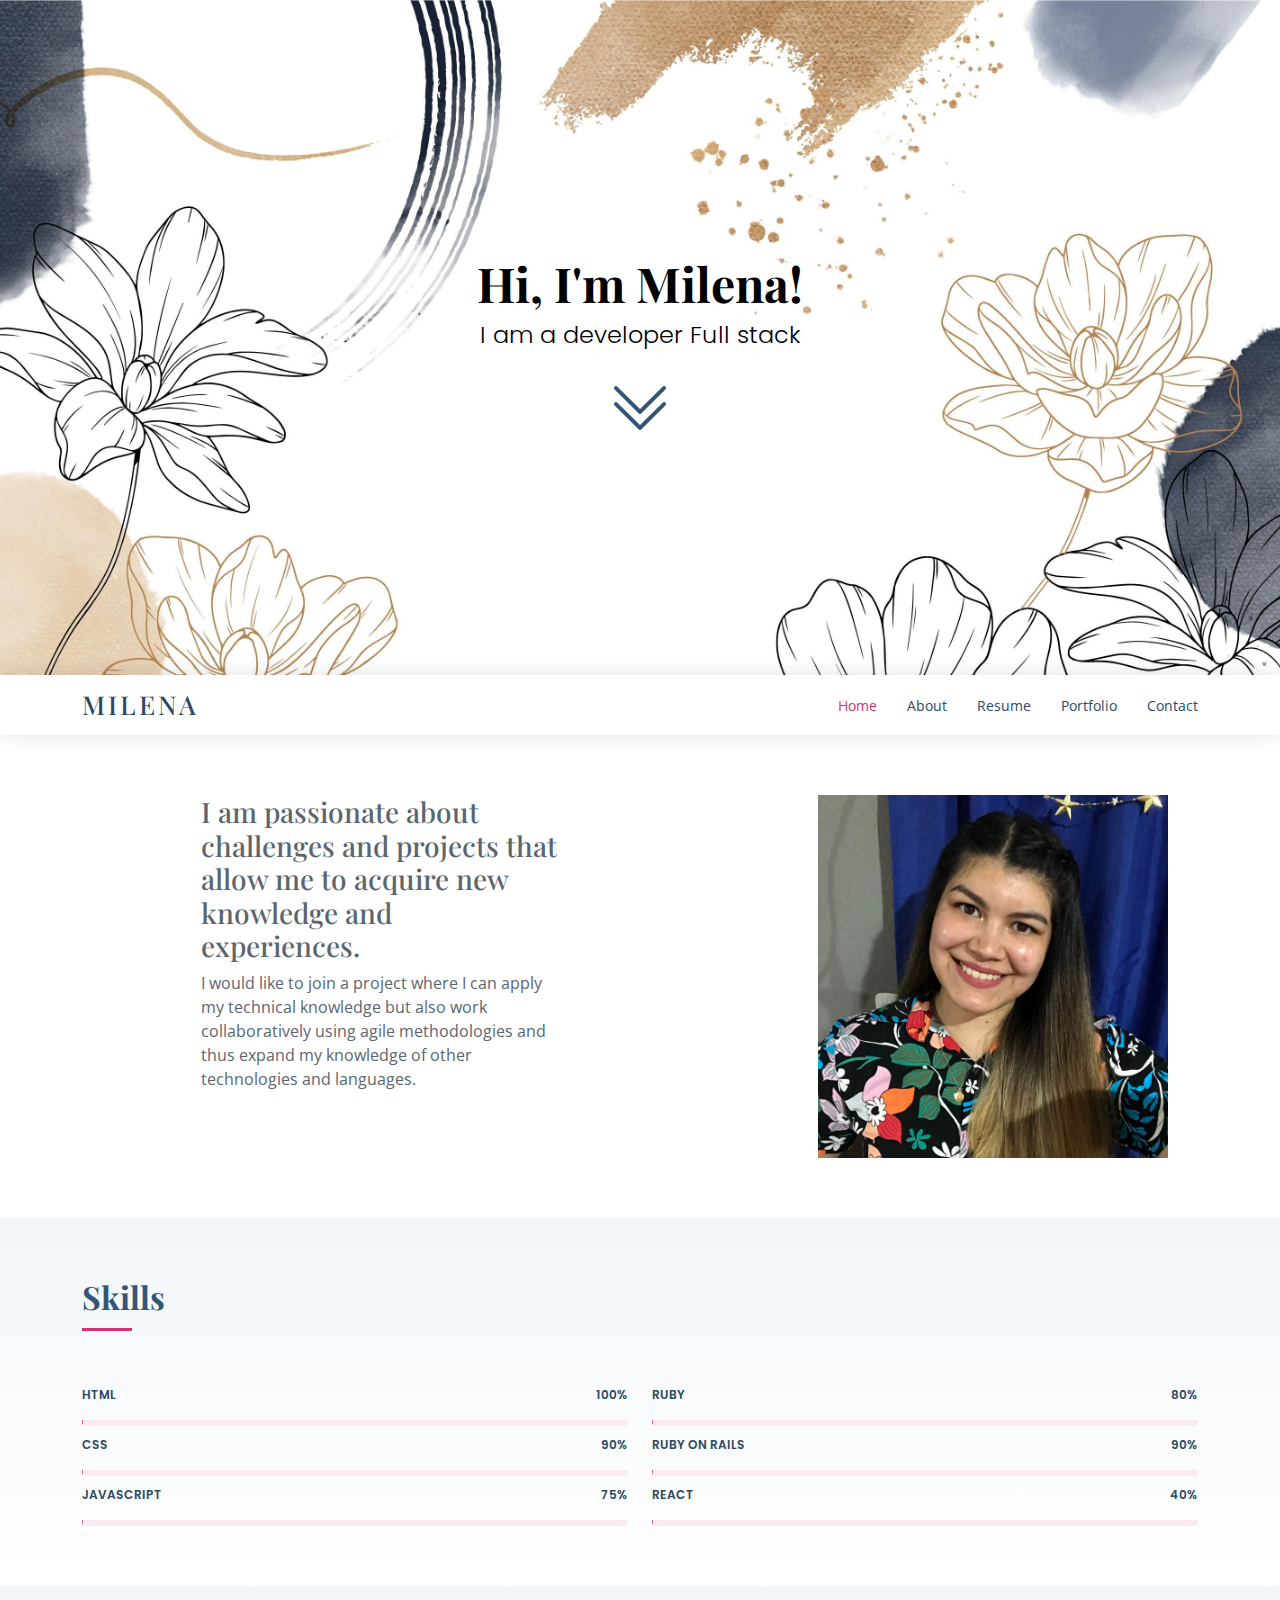
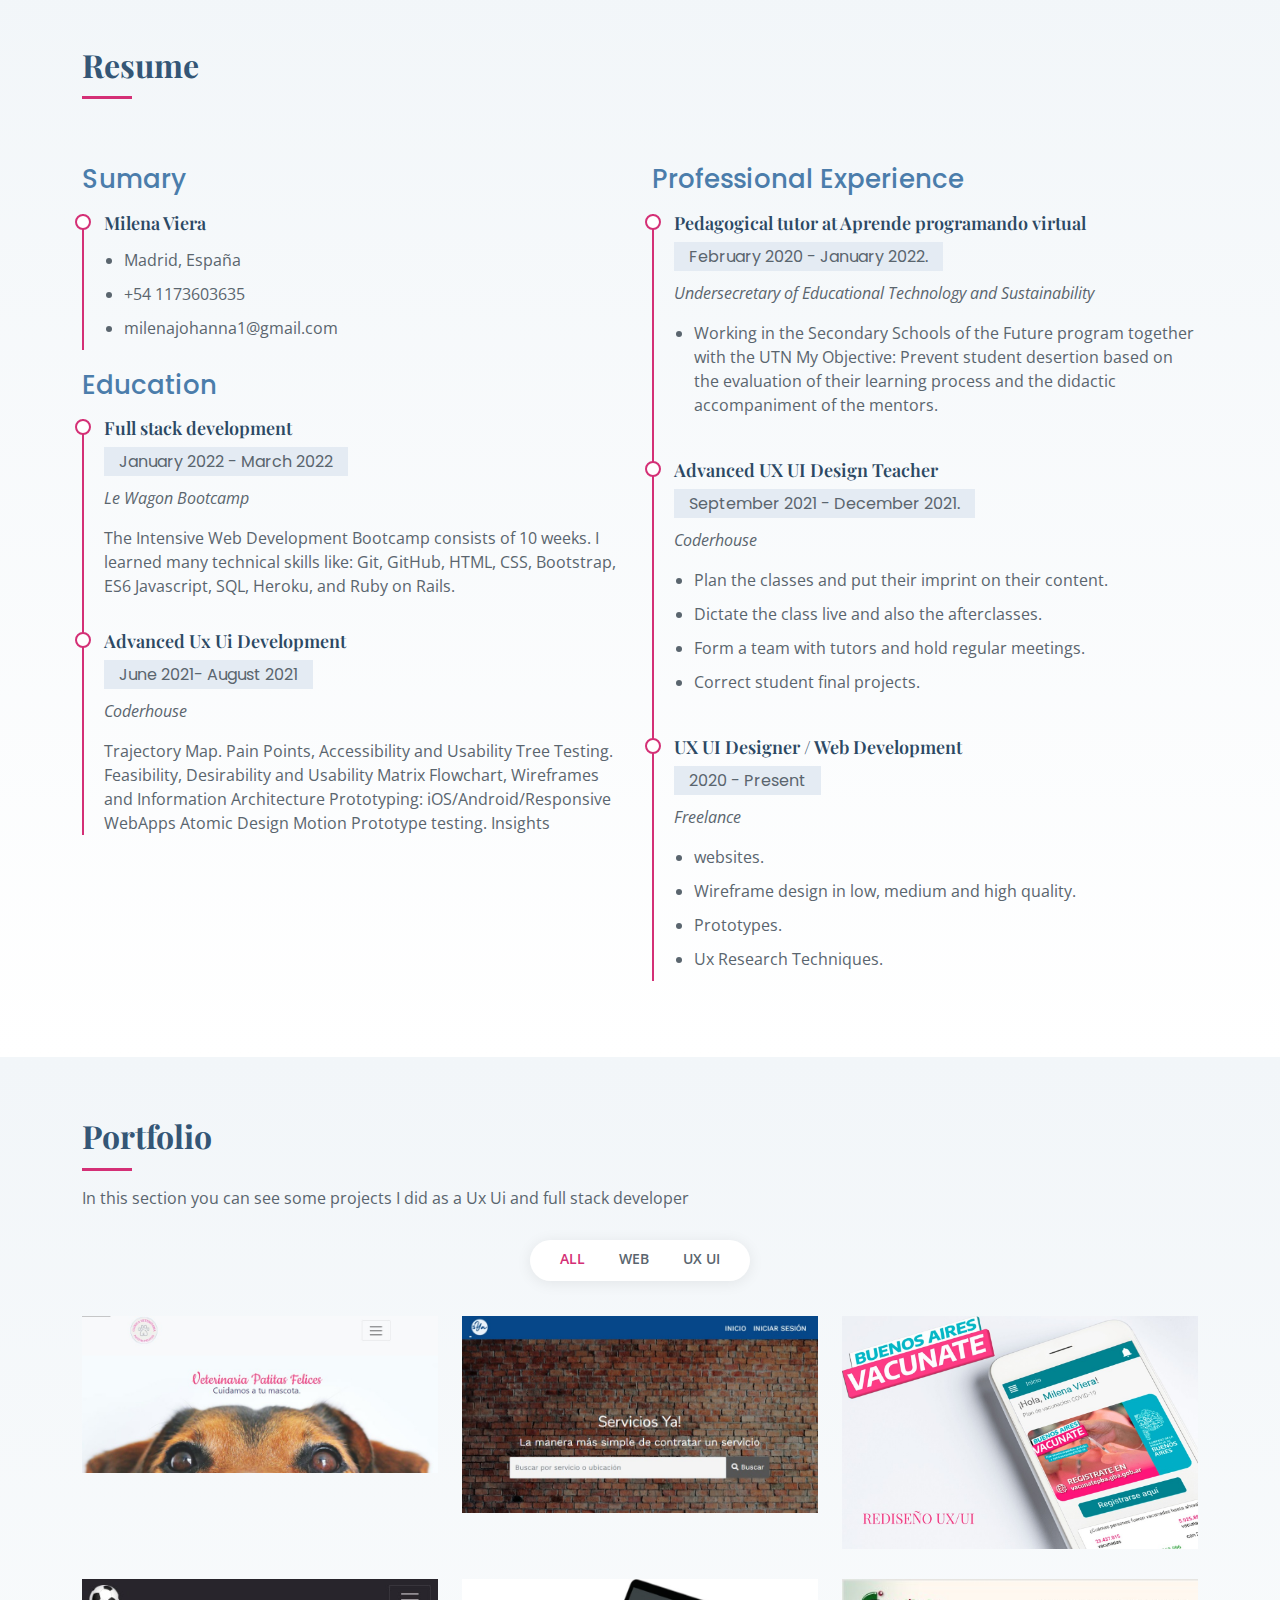
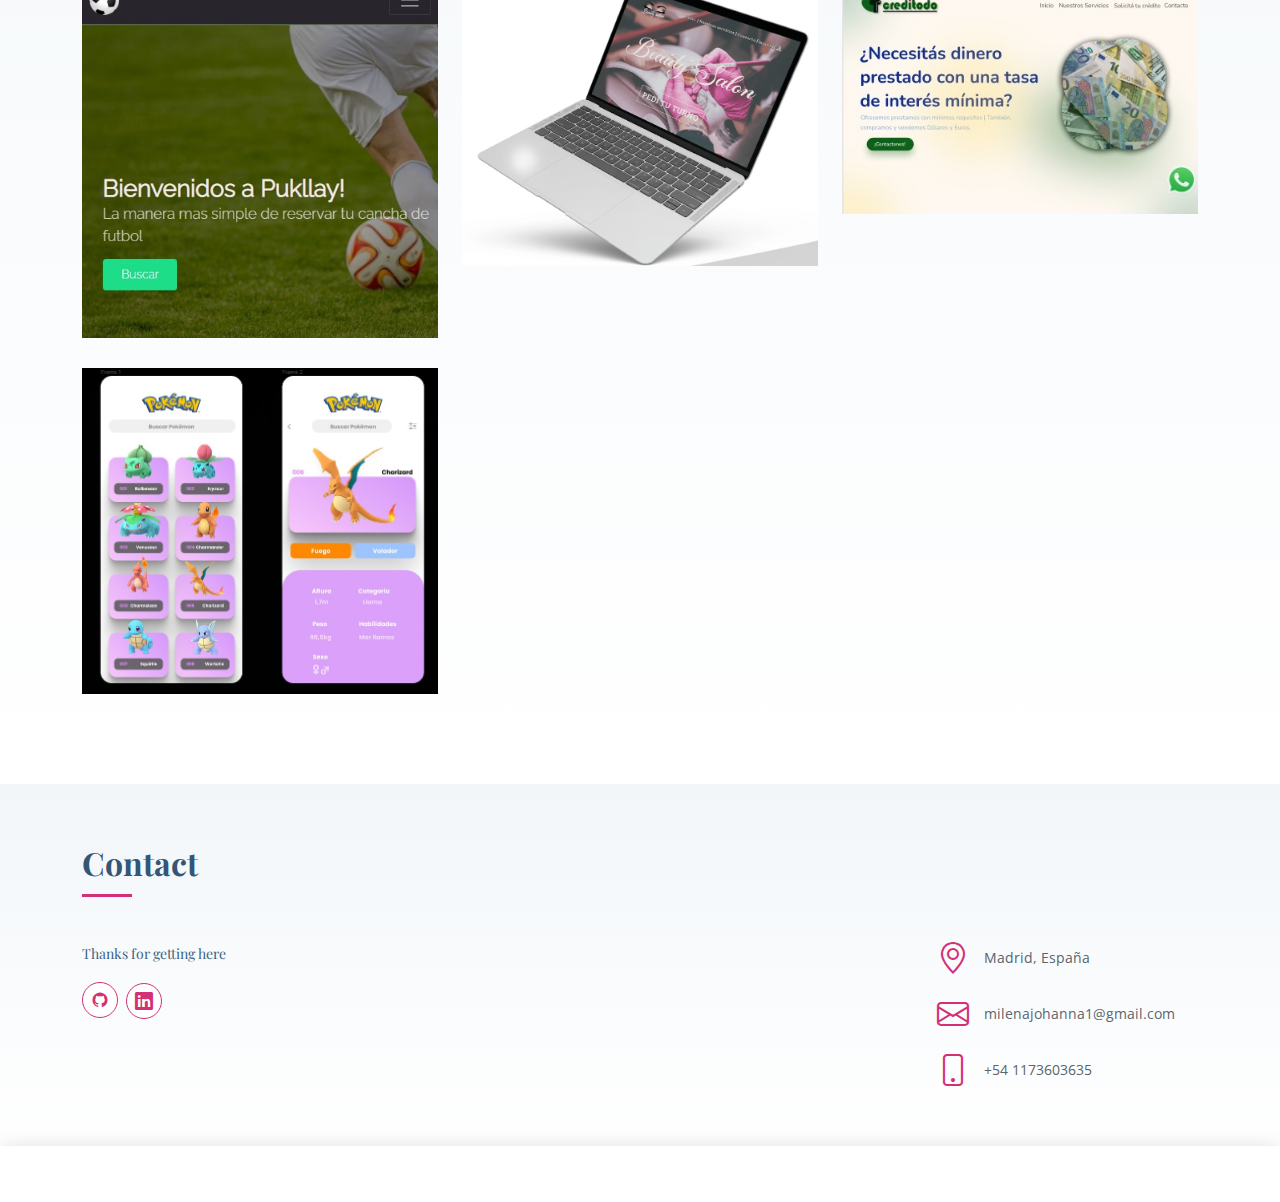
==== index.html @ d93c0cbb "Add files via upload" ====
<!DOCTYPE html>
<html lang="en">

<head>
  <meta charset="utf-8">
  <meta content="width=device-width, initial-scale=1.0" name="viewport">

  <title>Milena Viera - Portfolio</title>
  <meta content="" name="description">
  <meta content="" name="keywords">

  <!-- Favicons -->
  <link href="assets/img/favicon.png" rel="icon">
  <link href="assets/img/apple-touch-icon.png" rel="apple-touch-icon">

  <!-- Google Fonts -->
  <link href="https://fonts.googleapis.com/css?family=Open+Sans:300,300i,400,400i,600,600i,700,700i|Poppins:300,300i,400,400i,500,500i,600,600i,700,700i|Playfair+Display:400,400i,500,500i,600,600i,700,700i&subset=cyrillic" rel="stylesheet">

  <!-- Vendor CSS Files -->
  <link href="assets/vendor/bootstrap/css/bootstrap.min.css" rel="stylesheet">
  <link href="assets/vendor/bootstrap-icons/bootstrap-icons.css" rel="stylesheet">
  <link href="assets/vendor/boxicons/css/boxicons.min.css" rel="stylesheet">
  <link href="assets/vendor/glightbox/css/glightbox.min.css" rel="stylesheet">
  <link href="assets/vendor/swiper/swiper-bundle.min.css" rel="stylesheet">
  <link href="assets/css/style.css" rel="stylesheet">
</head>

<body>

  <!-- ======= Hero Section ======= -->
  <section id="hero" class="d-flex flex-column align-items-center justify-content-center">
    <h1>Hi, I'm Milena!</h1>
    <h2>I am a developer Full stack</h2>
    <a href="#about" class="btn-get-started scrollto"><i class="bi bi-chevron-double-down"></i></a>
  </section><!-- End Hero -->

  <!-- ======= Header ======= -->
  <header id="header" class="d-flex align-items-center">
    <div class="container d-flex align-items-center justify-content-between">

      <div class="logo">
        <h1><a href="index.html">Milena</a></h1>
        <!-- Uncomment below if you prefer to use an image logo -->
        <!-- <a href="index.html"><img src="assets/img/logo.png" alt="" class="img-fluid"></a>-->
      </div>

      <nav id="navbar" class="navbar">
        <ul>
          <li><a class="nav-link scrollto active" href="#hero">Home</a></li>
          <li><a class="nav-link scrollto" href="#about">About</a></li>
          <li><a class="nav-link scrollto" href="#resume">Resume</a></li>
          <li><a class="nav-link scrollto" href="#portfolio">Portfolio</a></li>
          <li><a class="nav-link scrollto" href="#contact">Contact</a></li>
        </ul>
        <i class="bi bi-list mobile-nav-toggle"></i>
      </nav><!-- .navbar -->

    </div>
  </header><!-- End Header -->

  <main id="main">

    <!-- ======= About Section ======= -->
    <section id="about" class="about">
      <div class="container">
        <div class="row no-gutters">
          <div class="col-lg-4 col-md-4">
              <h3>I am passionate about challenges and projects that allow me to acquire new knowledge and experiences.</h3>
              <p>
                I would like to join a project where I can apply my technical knowledge but also work collaboratively using agile methodologies and thus expand my knowledge of other technologies and languages.
              </p>
          </div>
            <div class="col-lg-3 col-md-4">
                <div class="foto-perfil">
                  <img src="assets/img/me.jpeg" alt="me">
                </div>
              <!-- End .content-->
            </div>
      </div>
    </section><!-- End About Section -->

    <!-- ======= Skills Section ======= -->
    <section id="skills" class="skills section-bg">
      <div class="container">

        <div class="section-title">
          <h2>Skills</h2>
 
        </div>

        <div class="row skills-content">

          <div class="col-lg-6">

            <div class="progress">
              <span class="skill">HTML <i class="val">100%</i></span>
              <div class="progress-bar-wrap">
                <div class="progress-bar" role="progressbar" aria-valuenow="100" aria-valuemin="0" aria-valuemax="100"></div>
              </div>
            </div>

            <div class="progress">
              <span class="skill">CSS <i class="val">90%</i></span>
              <div class="progress-bar-wrap">
                <div class="progress-bar" role="progressbar" aria-valuenow="90" aria-valuemin="0" aria-valuemax="100"></div>
              </div>
            </div>

            <div class="progress">
              <span class="skill">JavaScript <i class="val">75%</i></span>
              <div class="progress-bar-wrap">
                <div class="progress-bar" role="progressbar" aria-valuenow="75" aria-valuemin="0" aria-valuemax="100"></div>
              </div>
            </div>

          </div>

          <div class="col-lg-6">
            <div class="progress">
              <span class="skill">Ruby <i class="val">80%</i></span>
              <div class="progress-bar-wrap">
                <div class="progress-bar" role="progressbar" aria-valuenow="80" aria-valuemin="0" aria-valuemax="100"></div>
              </div>
            </div>

            <div class="progress">
              <span class="skill">Ruby on Rails <i class="val">90%</i></span>
              <div class="progress-bar-wrap">
                <div class="progress-bar" role="progressbar" aria-valuenow="90" aria-valuemin="0" aria-valuemax="100"></div>
              </div>
            </div>

            <div class="progress">
              <span class="skill">React <i class="val">40%</i></span>
              <div class="progress-bar-wrap">
                <div class="progress-bar" role="progressbar" aria-valuenow="40" aria-valuemin="0" aria-valuemax="100"></div>
              </div>
            </div>
          
          </div>

        </div>

      </div>
    </section><!-- End Skills Section -->

    <!-- ======= Resume Section ======= -->
    <section id="resume" class="resume section-bg">
      <div class="container">

        <div class="section-title">
          <h2>Resume</h2>
        </div>

        <div class="row">
          <div class="col-lg-6">
            <h3 class="resume-title">Sumary</h3>
            <div class="resume-item pb-0">
              <h4>Milena Viera</h4>
              <!-- <p><em>I am passionate about challenges and projects that allow me to acquire new knowledge and experiences. <br>
                I would like to join a project where I can apply my technical knowledge but also work collaboratively using agile methodologies and thus expand my knowledge of other technologies and languages.</em></p> -->
              <p>
              <ul>
                <li>Madrid, España</li>
                <li>+54 1173603635</li>
                <li>milenajohanna1@gmail.com</li>
              </ul>
              </p>
            </div>

            <h3 class="resume-title">Education</h3>
            <div class="resume-item">
              <h4>Full stack development</h4>
              <h5>January 2022 - March 2022</h5>
              <p><em>Le Wagon Bootcamp</em></p>
              <p>
                The Intensive Web Development Bootcamp consists of 10 weeks. I learned many technical skills like: Git, GitHub, HTML, CSS, Bootstrap, ES6 Javascript, SQL, Heroku, and Ruby on Rails.
              </p>
            </div>
            <div class="resume-item">
              <h4>Advanced Ux Ui Development</h4>
              <h5>June 2021- August 2021</h5>
              <p><em>Coderhouse</em></p>
              <p>Trajectory Map. Pain Points, Accessibility and Usability
                Tree Testing. Feasibility, Desirability and Usability Matrix
                Flowchart, Wireframes and Information Architecture
                Prototyping: iOS/Android/Responsive WebApps Atomic Design Motion
                Prototype testing. Insights</p>
            </div>
          </div>

          <div class="col-lg-6">

            <h3 class="resume-title">Professional Experience</h3>
            <div class="resume-item">
              <h4>Pedagogical tutor at Aprende programando virtual </h4>
              <h5>February 2020 - January 2022.</h5>
              <p><em>Undersecretary of Educational Technology and Sustainability</em></p>
              <p>
                <ul>
                  <li>Working in the Secondary Schools of the Future program together with the UTN
                    My Objective: Prevent student desertion based on the evaluation of their learning process and the didactic accompaniment of the mentors.</li>
                </ul>
              </p>
            </div>
            <div class="resume-item">
              <h4>Advanced UX UI Design Teacher</h4>
              <h5>September 2021 - December 2021.</h5>
              <p><em>Coderhouse </em></p>
              <p>
              <ul>
                <li>Plan the classes and put their imprint on their content.</li>
                <li>Dictate the class live and also the afterclasses.</li>
                <li>Form a team with tutors and hold regular meetings.</li>
                <li>Correct student final projects.</li>
              </ul>
              </p>
            </div>
            <div class="resume-item">
              <h4>UX UI Designer / Web Development</h4>
              <h5>2020 - Present</h5>
              <p><em>Freelance </em></p>
              <p>
              <ul>
                <li>websites.</li>
                <li>Wireframe design in low, medium and high quality.</li>
                <li>Prototypes.</li>
                <li>Ux Research Techniques.</li>
              </ul>
              </p>
            </div>
          </div>
        </div>

      </div>
    </section><!-- End Resume Section -->

    <!-- ======= Portfolio Section ======= -->
    <section id="portfolio" class="portfolio section-bg">
      <div class="container">

        <div class="section-title">
          <h2>Portfolio</h2>
          <p>
            In this section you can see some projects I did as a Ux Ui and full stack developer
          </p>
        </div>

     <div class="row">
          <div class="col-lg-12 d-flex justify-content-center">
            <ul id="portfolio-flters">
              <li data-filter="*" class="filter-active">All</li>
              <li data-filter=".filter-web">Web</li>
              <li data-filter=".filter-Ux-Ui">Ux Ui</li>
            </ul>
          </div>
        </div>

        <div class="row portfolio-container">
          <div class="col-lg-4 col-md-6 portfolio-item filter-web">
            <div class="portfolio-wrap">
              <img src="assets/img/portfolio/portfolio-6.jpeg" class="img-fluid" alt="">
              <div class="portfolio-info">
                <h4> Patitas Felices </h4>
                <p>Web</p>
              </div>
              <div class="portfolio-links">
                <a href="assets/img/portfolio/portfolio-6.jpeg" data-gallery="portfolioGallery" class="portfolio-lightbox" title="App 3"><i class="bx bx-plus"></i></a>
                <a href="portfolio-details-veterinaria.html" title="More Details"><i class="bx bx-link"></i></a>
              </div>
            </div>
          </div>

          <div class="col-lg-4 col-md-6 portfolio-item filter-web">
            <div class="portfolio-wrap">
              <img src="assets/img/portfolio/portfolio-1.jpeg" class="img-fluid" alt="">
              <div class="portfolio-info">
                <h4>Servicios Ya</h4>
                <p>Web</p>
              </div>
              <div class="portfolio-links">
                <a href="assets/img/portfolio/portfolio-1.jpeg" data-gallery="portfolioGallery" class="portfolio-lightbox" title="App 1"><i class="bx bx-plus"></i></a>
                <a href="portfolio-details-serviciosya.html" title="More Details"><i class="bx bx-link"></i></a>
              </div>
            </div>
          </div>

          <div class="col-lg-4 col-md-6 portfolio-item filter-Ux-Ui">
            <div class="portfolio-wrap">
              <img src="assets/img/portfolio/portfolio-2.jpeg" class="img-fluid" alt="">
              <div class="portfolio-info">
                <h4>Vacunate PBA</h4>
                <p>Ux Ui</p>
              </div>
              <div class="portfolio-links">
                <a href="assets/img/portfolio/portfolio-2.jpeg" data-gallery="portfolioGallery" class="portfolio-lightbox" title="Web 3"><i class="bx bx-plus"></i></a>
                <a href="portfolio-details-vacunate.html" title="More Details"><i class="bx bx-link"></i></a>
              </div>
            </div>
          </div>

          <div class="col-lg-4 col-md-6 portfolio-item filter-web">
            <div class="portfolio-wrap">
              <img src="assets/img/portfolio/portfolio-3.jpeg" class="img-fluid" alt="">
              <div class="portfolio-info">
                <h4>Pukllay</h4>
                <p>Web</p>
              </div>
              <div class="portfolio-links">
                <a href="assets/img/portfolio/portfolio-3.jpeg" data-gallery="portfolioGallery" class="portfolio-lightbox" title="App 2"><i class="bx bx-plus"></i></a>
                <a href="portfolio-details-pukllay.html" title="More Details"><i class="bx bx-link"></i></a>
              </div>
            </div>
          </div>

          
          <div class="col-lg-4 col-md-6 portfolio-item filter-web">
            <div class="portfolio-wrap">
              <img src="assets/img/portfolio/portfolio-4.jpeg" class="img-fluid" alt="">
              <div class="portfolio-info">
                <h4>Salón</h4>
                <p>Web</p>
              </div>
              <div class="portfolio-links">
                <a href="assets/img/portfolio/portfolio-4.jpeg" data-gallery="portfolioGallery" class="portfolio-lightbox" title="App 2"><i class="bx bx-plus"></i></a>
                <a href="portfolio-details-salon.html" title="More Details"><i class="bx bx-link"></i></a>
              </div>
            </div>
          </div>

          <div class="col-lg-4 col-md-6 portfolio-item filter-Ux-Ui">
            <div class="portfolio-wrap">
              <img src="assets/img/portfolio/portfolio-5.jpeg" class="img-fluid" alt="">
              <div class="portfolio-info">
                <h4>Todo Credito</h4>
                <p>UX UI</p>
              </div>
              <div class="portfolio-links">
                <a href="assets/img/portfolio/portfolio-5.jpeg" data-gallery="portfolioGallery" class="portfolio-lightbox" title="Web 2"><i class="bx bx-plus"></i></a>
                <a href="portfolio-details-credito.html" title="More Details"><i class="bx bx-link"></i></a>
              </div>
            </div>
          </div>

      

          <div class="col-lg-4 col-md-6 portfolio-item filter-Ux-Ui">
            <div class="portfolio-wrap">
              <img src="assets/img/portfolio/portfolio-7.jpeg" class="img-fluid" alt="">
              <div class="portfolio-info">
                <h4>Pokemón</h4>
                <p>Ux Ui</p>
              </div>
              <div class="portfolio-links">
                <a href="assets/img/portfolio/portfolio-7.jpeg" data-gallery="portfolioGallery" class="portfolio-lightbox" title="Web 3"><i class="bx bx-plus"></i></a>
                <a href="portfolio-details-pokemon.html" title="More Details"><i class="bx bx-link"></i></a>
              </div>
            </div>
          </div>

        </div>

      </div>
    </section><!-- End Portfolio Section -->

    <!-- ======= Contact Section ======= -->
    <section id="contact" class="contact section-bg">
      <div class="container">

        <div class="section-title">
          <h2>Contact</h2>
        </div>

        <div class="row">

          <div class="col-lg-4 col-md-4">
            <div class="contact-about">
              <p>
                Thanks for getting here</p>
              <div class="social-links">
                <a  target="blank" href="https://github.com/MilenaViera" class="facebook"><i class='bx bxl-github'></i></a>
                <a  target="blank" href="https://www.linkedin.com/in/milena-viera/" class="linkedin"><i class="bi bi-linkedin"></i></a>
              </div>
            </div>
          </div>

          <div class="col-lg-3 col-md-4">
            <div class="info">
              <div class="d-flex align-items-center">
                <i class="bi bi-geo-alt"></i>
                <p>Madrid, España</p>
              </div>

              <div class="d-flex align-items-center mt-4">
                <i class="bi bi-envelope"></i>
                <p>milenajohanna1@gmail.com</p>
              </div>

              <div class="d-flex align-items-center mt-4">
                <i class="bi bi-phone"></i>
                <p>+54 1173603635
                </p>
              </div>

            </div>
          </div>

          <!-- <div class="col-lg-5 col-md-8">
            <form action="forms/contact.php" method="post" role="form" class="php-email-form">
              <div class="form-group">
                <input type="text" name="name" class="form-control" id="name" placeholder="Your Name" required>
              </div>
              <div class="form-group mt-3">
                <input type="email" class="form-control" name="email" id="email" placeholder="Your Email" required>
              </div>
              <div class="form-group mt-3">
                <input type="text" class="form-control" name="subject" id="subject" placeholder="Subject" required>
              </div>
              <div class="form-group mt-3">
                <textarea class="form-control" name="message" rows="5" placeholder="Message" required></textarea>
              </div>
              <div class="my-3">
                <div class="loading">Loading</div>
                <div class="error-message"></div>
                <div class="sent-message">Your message has been sent. Thank you!</div>
              </div>
              <div class="text-center"><button type="submit">Send Message</button></div>
            </form>
          </div> -->

        </div>

      </div>
    </section><!-- End Contact Section -->

  </main><!-- End #main -->

  <!-- ======= Footer ======= -->
  <footer id="footer">
    <div class="container">
      <div class="copyright">
        <!-- &copy; Copyright <strong><span>Lonely</span></strong>. All Rights Reserved -->
      </div>
      <div class="credits">
        <!-- All the links in the footer should remain intact. -->
        <!-- You can delete the links only if you purchased the pro version. -->
        <!-- Licensing information: https://bootstrapmade.com/license/ -->
        <!-- Purchase the pro version with working PHP/AJAX contact form: https://bootstrapmade.com/free-html-bootstrap-template-lonely/ -->
        <!-- Designed by <a href="https://bootstrapmade.com/">BootstrapMade</a> -->
      </div>
    </div>
  </footer><!-- End  Footer -->

  <a href="#" class="back-to-top d-flex align-items-center justify-content-center"><i class="bi bi-arrow-up-short"></i></a>

  <!-- Vendor JS Files -->
  <script src="assets/vendor/purecounter/purecounter.js"></script>
  <script src="assets/vendor/bootstrap/js/bootstrap.bundle.min.js"></script>
  <script src="assets/vendor/glightbox/js/glightbox.min.js"></script>
  <script src="assets/vendor/isotope-layout/isotope.pkgd.min.js"></script>
  <script src="assets/vendor/swiper/swiper-bundle.min.js"></script>
  <script src="assets/vendor/waypoints/noframework.waypoints.js"></script>
  <script src="assets/vendor/php-email-form/validate.js"></script>

  <!-- Template Main JS File -->
  <script src="assets/js/main.js"></script>

</body>

</html>
---- assets/css/style.css ----
/**
* Template Name: Lonely - v4.7.0
* Template URL: https://bootstrapmade.com/free-html-bootstrap-template-lonely/
* Author: BootstrapMade.com
* License: https://bootstrapmade.com/license/
*/

/*--------------------------------------------------------------
# General
--------------------------------------------------------------*/
body {
  font-family: "Open Sans", sans-serif;
  color: #5a656e;
}

a {
  color: #d43076;
  text-decoration: none;
}

a:hover {
  color: #dd5a92;
  text-decoration: none;
}

h1, h2, h3, h4, h5, h6 {
  font-family: "Playfair Display", serif;
}

/*--------------------------------------------------------------
# Back to top button
--------------------------------------------------------------*/
.back-to-top {
  position: fixed;
  visibility: hidden;
  opacity: 0;
  right: 15px;
  bottom: 15px;
  z-index: 9999;
  background: #345676;
  width: 40px;
  height: 40px;
  border-radius: 50px;
  transition: all 0.4s;
}
.back-to-top i {
  font-size: 24px;
  color: #fff;
  line-height: 0;
}
.back-to-top:hover {
  background: #db528c;
  color: #fff;
}
.back-to-top.active {
  visibility: visible;
  opacity: 1;
}

/*--------------------------------------------------------------
# Header
--------------------------------------------------------------*/
#header {
  transition: all 0.5s;
  z-index: 997;
  transition: all 0.5s;
  height: 60px;
  background: #fff;
  box-shadow: 0px 0px 20px 0px rgba(0, 0, 0, 0.12);
}
#header .logo h1 {
  font-size: 26px;
  margin: 0;
  padding: 6px 0;
  line-height: 1;
  font-weight: 500;
  letter-spacing: 3px;
  text-transform: uppercase;
}
#header .logo h1 a, #header .logo h1 a:hover {
  color: #2c4964;
  text-decoration: none;
}
#header .logo img {
  padding: 0;
  margin: 0;
  max-height: 40px;
}

.scrolled-offset {
  margin-top: 60px;
}

/*--------------------------------------------------------------
# Navigation Menu
--------------------------------------------------------------*/
/**
* Desktop Navigation 
*/
.navbar {
  padding: 0;
}
.navbar ul {
  margin: 0;
  padding: 0;
  display: flex;
  list-style: none;
  align-items: center;
}
.navbar li {
  position: relative;
}
.navbar a, .navbar a:focus {
  display: flex;
  align-items: center;
  justify-content: space-between;
  padding: 10px 0 10px 30px;
  font-size: 14px;
  color: #2c4964;
  white-space: nowrap;
  transition: 0.3s;
}
.navbar a i, .navbar a:focus i {
  font-size: 12px;
  line-height: 0;
  margin-left: 5px;
}
.navbar a:hover, .navbar .active, .navbar .active:focus, .navbar li:hover > a {
  color: #d43076;
}
.navbar .dropdown ul {
  display: block;
  position: absolute;
  left: 14px;
  top: 100%;
  margin: 0;
  padding: 10px 0;
  z-index: 99;
  opacity: 0;
  visibility: hidden;
  background: #fff;
  box-shadow: 0px 0px 30px rgba(127, 137, 161, 0.25);
  transition: 0.3s;
  border-radius: 4px;
}
.navbar .dropdown ul li {
  min-width: 200px;
}
.navbar .dropdown ul a {
  padding: 10px 20px;
  text-transform: none;
}
.navbar .dropdown ul a i {
  font-size: 12px;
}
.navbar .dropdown ul a:hover, .navbar .dropdown ul .active:hover, .navbar .dropdown ul li:hover > a {
  color: #d43076;
}
.navbar .dropdown:hover > ul {
  opacity: 1;
  visibility: visible;
}
.navbar .dropdown .dropdown ul {
  top: 0;
  left: calc(100% - 30px);
  visibility: hidden;
}
.navbar .dropdown .dropdown:hover > ul {
  opacity: 1;
  top: 0;
  left: 100%;
  visibility: visible;
}
@media (max-width: 1366px) {
  .navbar .dropdown .dropdown ul {
    left: -90%;
  }
  .navbar .dropdown .dropdown:hover > ul {
    left: -100%;
  }
}

/**
* Mobile Navigation 
*/
.mobile-nav-toggle {
  color: #2c4964;
  font-size: 28px;
  cursor: pointer;
  display: none;
  line-height: 0;
  transition: 0.5s;
}
.mobile-nav-toggle.bi-x {
  color: #fff;
}

@media (max-width: 991px) {
  .mobile-nav-toggle {
    display: block;
  }

  .navbar ul {
    display: none;
  }
}
.navbar-mobile {
  position: fixed;
  overflow: hidden;
  top: 0;
  right: 0;
  left: 0;
  bottom: 0;
  background: rgba(13, 21, 29, 0.6);
  transition: 0.3s;
  z-index: 998;
}
.navbar-mobile .mobile-nav-toggle {
  position: absolute;
  top: 15px;
  right: 15px;
}
.navbar-mobile ul {
  display: block;
  position: absolute;
  top: 55px;
  right: 15px;
  bottom: 15px;
  left: 15px;
  padding: 10px 0;
  border-radius: 10px;
  background-color: #fff;
  overflow-y: auto;
  transition: 0.3s;
}
.navbar-mobile a, .navbar-mobile a:focus {
  padding: 10px 20px;
  font-size: 15px;
  color: #2c4964;
}
.navbar-mobile a:hover, .navbar-mobile .active, .navbar-mobile li:hover > a {
  color: #d43076;
}
.navbar-mobile .getstarted, .navbar-mobile .getstarted:focus {
  margin: 15px;
}
.navbar-mobile .dropdown ul {
  position: static;
  display: none;
  margin: 10px 20px;
  padding: 10px 0;
  z-index: 99;
  opacity: 1;
  visibility: visible;
  background: #fff;
  box-shadow: 0px 0px 30px rgba(127, 137, 161, 0.25);
}
.navbar-mobile .dropdown ul li {
  min-width: 200px;
}
.navbar-mobile .dropdown ul a {
  padding: 10px 20px;
}
.navbar-mobile .dropdown ul a i {
  font-size: 12px;
}
.navbar-mobile .dropdown ul a:hover, .navbar-mobile .dropdown ul .active:hover, .navbar-mobile .dropdown ul li:hover > a {
  color: #d43076;
}
.navbar-mobile .dropdown > .dropdown-active {
  display: block;
}

/*--------------------------------------------------------------
# Hero Section
--------------------------------------------------------------*/
#hero {
  width: 100%;
  height: 75vh;
  background: url("../img/hero-bg.jpg") top center;
  background-size: cover;
  padding: 0 15px;
}
#hero h1 {
  margin: 0 0 10px 0;
  font-size: 48px;
  font-weight: 700;
  line-height: 56px;
  color: rgb(0, 0, 0);
}
#hero h2 {
  color: rgb(0, 0, 0);
  margin-bottom: 10px;
  font-size: 24px;
  font-weight: 300;
  font-family: "Poppins", sans-serif;
}
#hero .btn-get-started {
  font-size: 64px;
  transition: 0.5s;
  color: #345676;
  height: 60px;
}
#hero .btn-get-started:hover {
  padding-top: 10px;
  color: #d43076;
}
@media (min-width: 1024px) {
  #hero {
    background-attachment: fixed;
  }
}
@media (max-width: 768px) {
  #hero h1 {
    font-size: 28px;
    line-height: 36px;
  }
  #hero h2 {
    font-size: 18px;
    line-height: 24px;
    margin-bottom: 30px;
  }
}

/*--------------------------------------------------------------
# Sections General
--------------------------------------------------------------*/
section {
  padding: 60px 0;
}

.section-bg {
  background: linear-gradient(180deg, #f2f6f9 0%, #fff 100%);
}

.section-title {
  padding-bottom: 30px;
}
.section-title h2 {
  font-size: 32px;
  font-weight: bold;
  margin-bottom: 15px;
  padding-bottom: 15px;
  position: relative;
  color: #345676;
}
.section-title h2::after {
  content: "";
  position: absolute;
  display: block;
  width: 50px;
  height: 3px;
  background: #d43076;
  bottom: 0;
  left: 0;
}
.section-title p {
  margin-bottom: 0;
}

/*--------------------------------------------------------------
# Breadcrumbs
--------------------------------------------------------------*/
.breadcrumbs {
  padding: 15px 0;
  background-color: #fcf2f7;
  min-height: 40px;
}
.breadcrumbs h2 {
  font-size: 24px;
  font-weight: 300;
}
.breadcrumbs ol {
  display: flex;
  flex-wrap: wrap;
  list-style: none;
  padding: 0;
  margin: 0;
  font-size: 14px;
}
.breadcrumbs ol li + li {
  padding-left: 10px;
}
.breadcrumbs ol li + li::before {
  display: inline-block;
  padding-right: 10px;
  color: #6c757d;
  content: "/";
}
@media (max-width: 768px) {
  .breadcrumbs .d-flex {
    display: block !important;
  }
  .breadcrumbs ol {
    display: block;
  }
  .breadcrumbs ol li {
    display: inline-block;
  }
}

/*--------------------------------------------------------------
# About
--------------------------------------------------------------*/
.no-gutters{
  display: flex;
  justify-content: space-around;
}
.foto-perfil{
  width: 350px;
}
.foto-perfil img{
  width: 100%;
}
.about .content {
  padding: 30px 0;
}
.about .content h3 {
  font-weight: 500;
  font-size: 34px;
  color: #2c4964;
}
.about .content p {
  margin-bottom: 0;
}
.about .content .count-box {
  padding: 20px 0;
  width: 100%;
}
.about .content .count-box i {
  display: block;
  font-size: 36px;
  color: #eeafca;
  float: left;
  line-height: 0;
}
.about .content .count-box span {
  font-size: 36px;
  line-height: 20px;
  display: block;
  font-weight: 700;
  color: #2c4964;
  margin-left: 50px;
  font-family: "Playfair Display", serif;
}
.about .content .count-box p {
  padding: 15px 0 0 0;
  margin: 0 0 0 50px;
  font-family: "Playfair Display", serif;
  font-size: 14px;
  color: #437099;
}
.about .content .count-box a {
  font-weight: 600;
  display: block;
  margin-top: 20px;
  color: #437099;
  font-size: 15px;
  font-family: "Poppins", sans-serif;
  transition: ease-in-out 0.3s;
}
.about .content .count-box a:hover {
  color: #6b96be;
}
.about .image {
  background: url("../img/me.jpg") center center no-repeat;
  background-size: cover;
  min-height: 400px;
}
@media (max-width: 991px) {
  .about .image {
    text-align: center;
  }
  .about .image img {
    max-width: 80%;
  }
}
@media (max-width: 667px) {
  .about .image img {
    max-width: 100%;
  }
}

/*--------------------------------------------------------------
# Skills
--------------------------------------------------------------*/
.skills .progress {
  height: 50px;
  display: block;
  background: none;
}
.skills .progress .skill {
  padding: 10px 0;
  margin: 0 0 6px 0;
  text-transform: uppercase;
  display: block;
  font-weight: 600;
  font-family: "Poppins", sans-serif;
  color: #2c4964;
}
.skills .progress .skill .val {
  float: right;
  font-style: normal;
}
.skills .progress-bar-wrap {
  background: #fbeaf1;
}
.skills .progress-bar {
  width: 1px;
  height: 10px;
  transition: 0.9s;
  background-color: #dd5a92;
}

/*--------------------------------------------------------------
# Resume
--------------------------------------------------------------*/
.resume .resume-title {
  font-size: 26px;
  font-weight: 500;
  margin-top: 20px;
  margin-bottom: 20px;
  color: #4b7dab;
  font-family: "Poppins", sans-serif;
}
.resume .resume-item {
  padding: 0 0 20px 20px;
  margin-top: -2px;
  border-left: 2px solid #d43076;
  position: relative;
}
.resume .resume-item h4 {
  line-height: 18px;
  font-size: 18px;
  font-weight: 600;
  color: #2c4964;
  margin-bottom: 10px;
}
.resume .resume-item h5 {
  font-size: 16px;
  background: #e4ebf3;
  padding: 5px 15px;
  display: inline-block;
  font-weight: 400;
  margin-bottom: 10px;
  font-family: "Poppins", sans-serif;
}
.resume .resume-item ul {
  padding-left: 20px;
}
.resume .resume-item ul li {
  padding-bottom: 10px;
}
.resume .resume-item:last-child {
  padding-bottom: 0;
}
.resume .resume-item::before {
  content: "";
  position: absolute;
  width: 16px;
  height: 16px;
  border-radius: 50px;
  left: -9px;
  top: 0;
  background: #fff;
  border: 2px solid #d43076;
}

/*--------------------------------------------------------------
# Portfolio
--------------------------------------------------------------*/
.portfolio .portfolio-item {
  margin-bottom: 30px;
}
.portfolio #portfolio-flters {
  padding: 0;
  margin: 0 auto 35px auto;
  list-style: none;
  text-align: center;
  background: #fff;
  border-radius: 50px;
  padding: 2px 15px;
  box-shadow: 0px 2px 15px rgba(0, 0, 0, 0.08);
}
.portfolio #portfolio-flters li {
  cursor: pointer;
  display: inline-block;
  padding: 10px 15px 8px 15px;
  font-size: 14px;
  font-weight: 600;
  line-height: 1;
  text-transform: uppercase;
  color: #5a656e;
  margin-bottom: 5px;
  transition: all 0.3s ease-in-out;
}
.portfolio #portfolio-flters li:hover, .portfolio #portfolio-flters li.filter-active {
  color: #d43076;
}
.portfolio #portfolio-flters li:last-child {
  margin-right: 0;
}
.portfolio .portfolio-wrap {
  transition: 0.3s;
  position: relative;
  overflow: hidden;
  z-index: 1;
}
.portfolio .portfolio-wrap::before {
  content: "";
  background: rgba(44, 73, 100, 0.6);
  position: absolute;
  left: 30px;
  right: 30px;
  top: 30px;
  bottom: 30px;
  transition: all ease-in-out 0.3s;
  z-index: 2;
  opacity: 0;
}
.portfolio .portfolio-wrap .portfolio-info {
  opacity: 0;
  position: absolute;
  top: 10%;
  left: 0;
  right: 0;
  text-align: center;
  z-index: 3;
  transition: all ease-in-out 0.3s;
}
.portfolio .portfolio-wrap .portfolio-info h4 {
  font-size: 20px;
  color: #fff;
  font-weight: 600;
}
.portfolio .portfolio-wrap .portfolio-info p {
  color: #ffffff;
  font-size: 14px;
  text-transform: uppercase;
}
.portfolio .portfolio-wrap .portfolio-links {
  opacity: 0;
  left: 0;
  right: 0;
  bottom: 10%;
  text-align: center;
  z-index: 3;
  position: absolute;
  transition: all ease-in-out 0.3s;
}
.portfolio .portfolio-wrap .portfolio-links a {
  color: #fff;
  margin: 0 2px;
  font-size: 28px;
  display: inline-block;
  transition: 0.3s;
}
.portfolio .portfolio-wrap .portfolio-links a:hover {
  color: #e684ae;
}
.portfolio .portfolio-wrap:hover::before {
  top: 0;
  left: 0;
  right: 0;
  bottom: 0;
  opacity: 1;
}
.portfolio .portfolio-wrap:hover .portfolio-info {
  opacity: 1;
  top: calc(50% - 48px);
}
.portfolio .portfolio-wrap:hover .portfolio-links {
  opacity: 1;
  bottom: calc(50% - 50px);
}

/*--------------------------------------------------------------
# Portfolio Details
--------------------------------------------------------------*/
.portfolio-details {
  padding-top: 40px;
}
.portfolio-details .portfolio-details-slider img {
  width: 100%;
}
.portfolio-details .portfolio-details-slider .swiper-pagination {
  margin-top: 20px;
  position: relative;
}
.portfolio-details .portfolio-details-slider .swiper-pagination .swiper-pagination-bullet {
  width: 12px;
  height: 12px;
  background-color: #fff;
  opacity: 1;
  border: 1px solid #d43076;
}
.portfolio-details .portfolio-details-slider .swiper-pagination .swiper-pagination-bullet-active {
  background-color: #d43076;
}
.portfolio-details .portfolio-info {
  padding: 30px;
  box-shadow: 0px 0 30px rgba(44, 73, 100, 0.08);
}
.portfolio-details .portfolio-info h3 {
  font-size: 22px;
  font-weight: 700;
  margin-bottom: 20px;
  padding-bottom: 20px;
  border-bottom: 1px solid #eee;
}
.portfolio-details .portfolio-info ul {
  list-style: none;
  padding: 0;
  font-size: 15px;
}
.portfolio-details .portfolio-info ul li + li {
  margin-top: 10px;
}
.portfolio-details .portfolio-description {
  padding-top: 30px;
}
.portfolio-details .portfolio-description h2 {
  font-size: 26px;
  font-weight: 700;
  margin-bottom: 20px;
}
.portfolio-details .portfolio-description p {
  padding: 0;
}
.mobile-img{
  width: 400px;
}

/*--------------------------------------------------------------
# Testimonials
--------------------------------------------------------------*/
.testimonials .testimonials-carousel, .testimonials .testimonials-slider {
  overflow: hidden;
}
.testimonials .testimonial-item {
  box-sizing: content-box;
  min-height: 320px;
}
.testimonials .testimonial-item .testimonial-img {
  width: 90px;
  border-radius: 50%;
  margin: -40px 0 0 40px;
  position: relative;
  z-index: 2;
  border: 6px solid #fff;
  box-shadow: 0px 5px 15px rgba(0, 0, 0, 0.1);
}
.testimonials .testimonial-item h3 {
  font-size: 18px;
  font-weight: bold;
  margin: 10px 0 5px 45px;
  color: #2c4964;
}
.testimonials .testimonial-item h4 {
  font-size: 14px;
  color: #6b96be;
  margin: 0 0 0 45px;
}
.testimonials .testimonial-item .quote-icon-left, .testimonials .testimonial-item .quote-icon-right {
  color: #f7d9e6;
  font-size: 26px;
}
.testimonials .testimonial-item .quote-icon-left {
  display: inline-block;
  left: -5px;
  position: relative;
}
.testimonials .testimonial-item .quote-icon-right {
  display: inline-block;
  right: -5px;
  position: relative;
  top: 10px;
}
.testimonials .testimonial-item p {
  font-style: italic;
  margin: 0 15px 0 15px;
  padding: 20px 20px 60px 20px;
  background: #fff;
  position: relative;
  border-radius: 6px;
  position: relative;
  z-index: 1;
  box-shadow: 0px 2px 15px rgba(0, 0, 0, 0.1);
}
.testimonials .swiper-pagination {
  margin-top: 20px;
  position: relative;
}
.testimonials .swiper-pagination .swiper-pagination-bullet {
  width: 12px;
  height: 12px;
  background-color: #fff;
  opacity: 1;
  border: 1px solid #d43076;
}
.testimonials .swiper-pagination .swiper-pagination-bullet-active {
  background-color: #d43076;
}
@media (max-width: 767px) {
  .testimonials {
    margin: 30px 10px;
  }
}

/*--------------------------------------------------------------
# Contact
--------------------------------------------------------------*/
.contact .row{
  display: flex;
  justify-content: space-between;
}
.contact .contact-about h3 {
  font-size: 36px;
  margin: 0 0 10px 0;
  padding: 0;
  line-height: 1;
  font-weight: 300;
  letter-spacing: 3px;
  text-transform: uppercase;
  color: #d43076;
}
.contact .contact-about p {
  font-size: 14px;
  line-height: 24px;
  font-family: "Playfair Display", serif;
  color: #3c6387;
}
.contact .social-links {
  padding-bottom: 20px;
}
.contact .social-links a {
  font-size: 18px;
  display: inline-block;
  background: #fff;
  color: #d43076;
  line-height: 0;
  padding: 8px 0;
  margin-right: 4px;
  border-radius: 50%;
  text-align: center;
  width: 36px;
  height: 36px;
  transition: 0.3s;
  border: 1px solid #d43076;
}
.contact .social-links a:hover {
  background: #d43076;
  color: #fff;
}
.contact .info {
  color: #5a656e;
}
.contact .info i {
  font-size: 32px;
  color: #d43076;
  line-height: 0;
  margin-right: 15px;
}
.contact .info p {
  font-size: 14px;
  margin: 0;
}
.contact .php-email-form .error-message {
  display: none;
  color: #fff;
  background: #ed3c0d;
  text-align: left;
  padding: 15px;
  font-weight: 600;
}
.contact .php-email-form .error-message br + br {
  margin-top: 25px;
}
.contact .php-email-form .sent-message {
  display: none;
  color: #fff;
  background: #18d26e;
  text-align: center;
  padding: 15px;
  font-weight: 600;
}
.contact .php-email-form .loading {
  display: none;
  background: #fff;
  text-align: center;
  padding: 15px;
}
.contact .php-email-form .loading:before {
  content: "";
  display: inline-block;
  border-radius: 50%;
  width: 24px;
  height: 24px;
  margin: 0 10px -6px 0;
  border: 3px solid #18d26e;
  border-top-color: #eee;
  -webkit-animation: animate-loading 1s linear infinite;
  animation: animate-loading 1s linear infinite;
}
.contact .php-email-form input, .contact .php-email-form textarea {
  border-radius: 0;
  box-shadow: none;
  font-size: 14px;
}
.contact .php-email-form input:focus, .contact .php-email-form textarea:focus {
  border-color: #d43076;
}
.contact .php-email-form button[type=submit] {
  background: #d43076;
  border: 0;
  padding: 10px 24px;
  color: #fff;
  transition: 0.4s;
  border-radius: 50px;
}
.contact .php-email-form button[type=submit]:hover {
  background: #dd5a92;
}
@-webkit-keyframes animate-loading {
  0% {
    transform: rotate(0deg);
  }
  100% {
    transform: rotate(360deg);
  }
}
@keyframes animate-loading {
  0% {
    transform: rotate(0deg);
  }
  100% {
    transform: rotate(360deg);
  }
}

/*--------------------------------------------------------------
# Footer
--------------------------------------------------------------*/
#footer {
  background: #fff;
  padding: 24px 0;
  font-size: 14px;
  box-shadow: 0px 0 20px 0 rgba(0, 0, 0, 0.12);
}
#footer .copyright {
  text-align: center;
}
#footer .credits {
  padding-top: 8px;
  text-align: center;
  font-size: 13px;
}
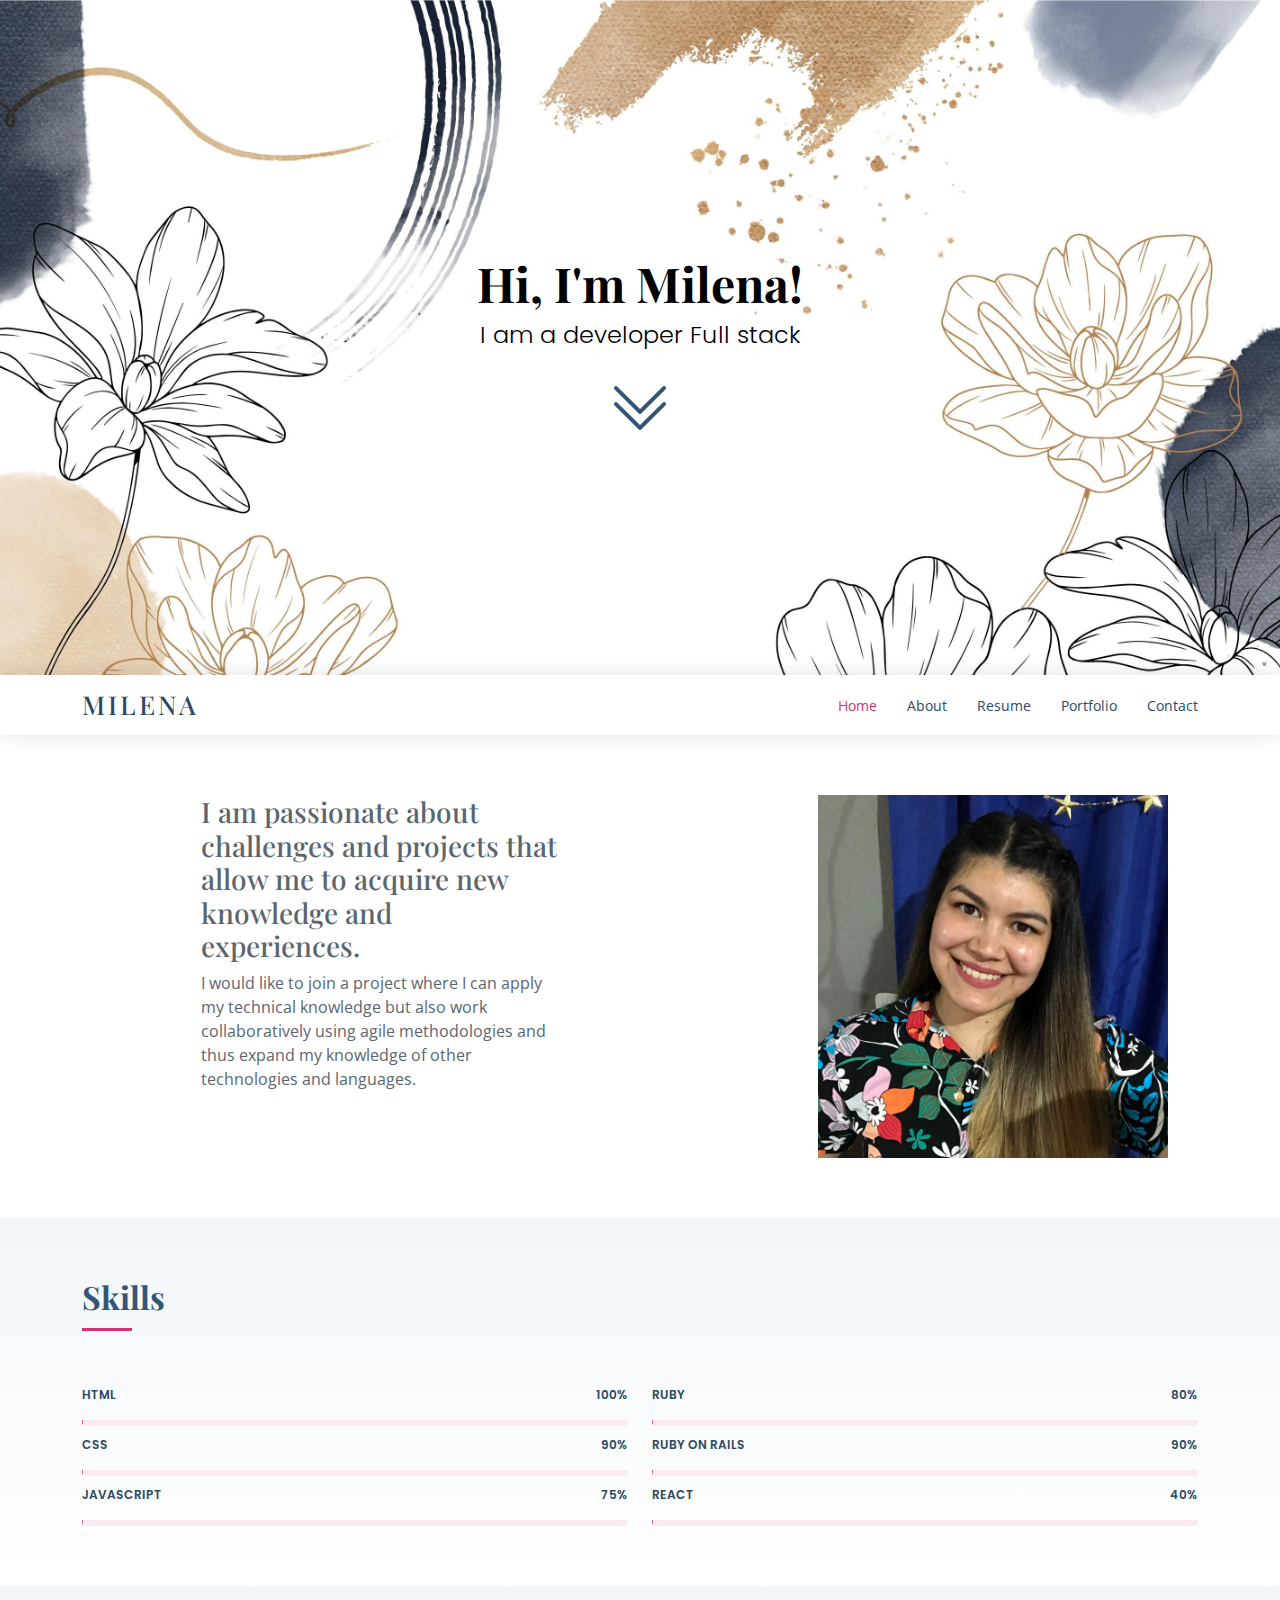
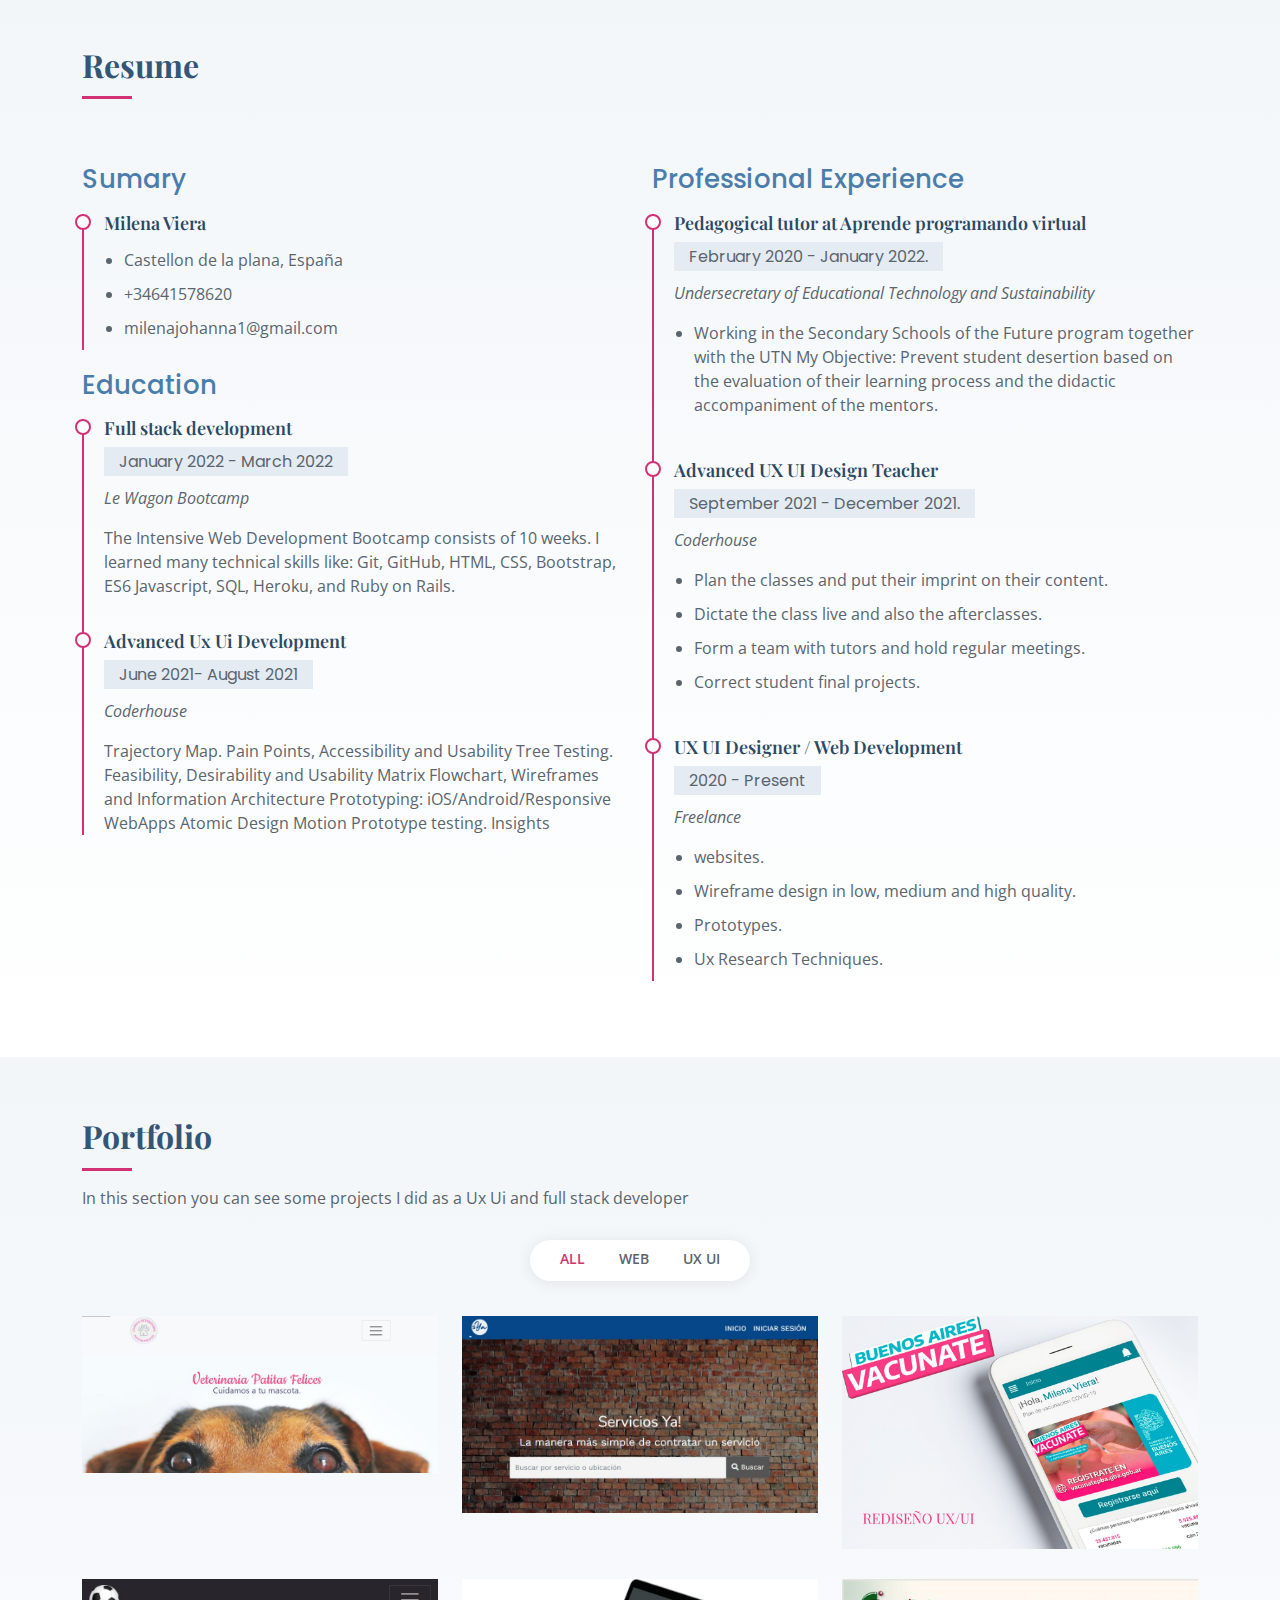
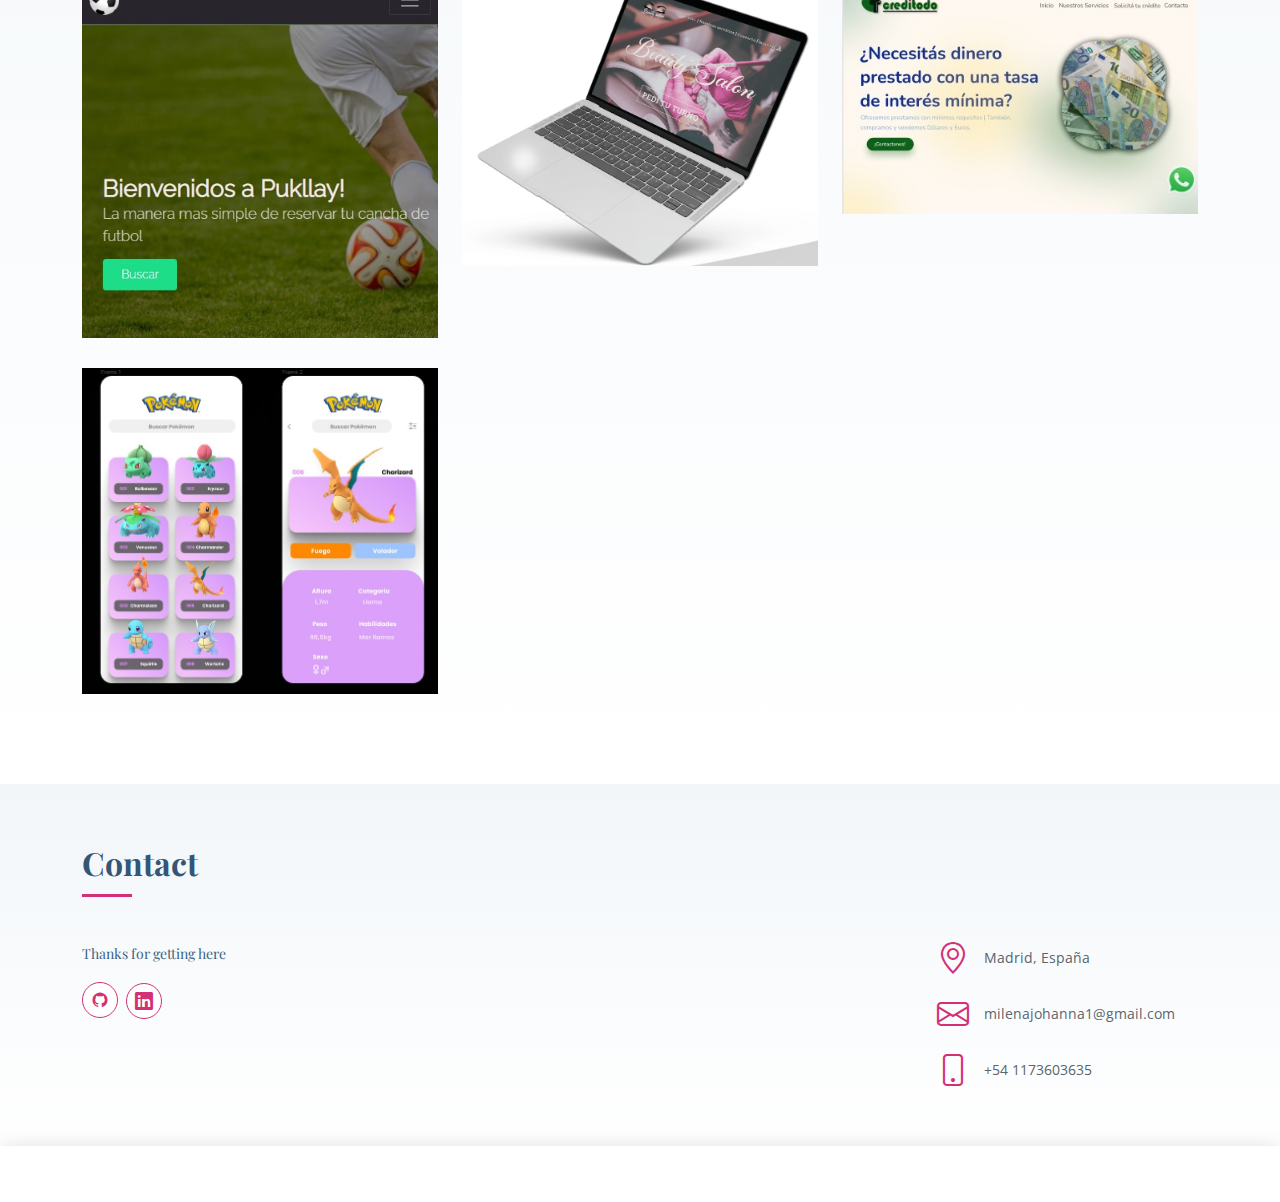
==== commit 9d79ec65: "edite datos personales" ====
--- a/index.html
+++ b/index.html
@@ -161,8 +161,8 @@
                 I would like to join a project where I can apply my technical knowledge but also work collaboratively using agile methodologies and thus expand my knowledge of other technologies and languages.</em></p> -->
               <p>
               <ul>
-                <li>Madrid, España</li>
-                <li>+54 1173603635</li>
+                <li>Castellon de la plana, España</li>
+                <li>+34641578620</li>
                 <li>milenajohanna1@gmail.com</li>
               </ul>
               </p>
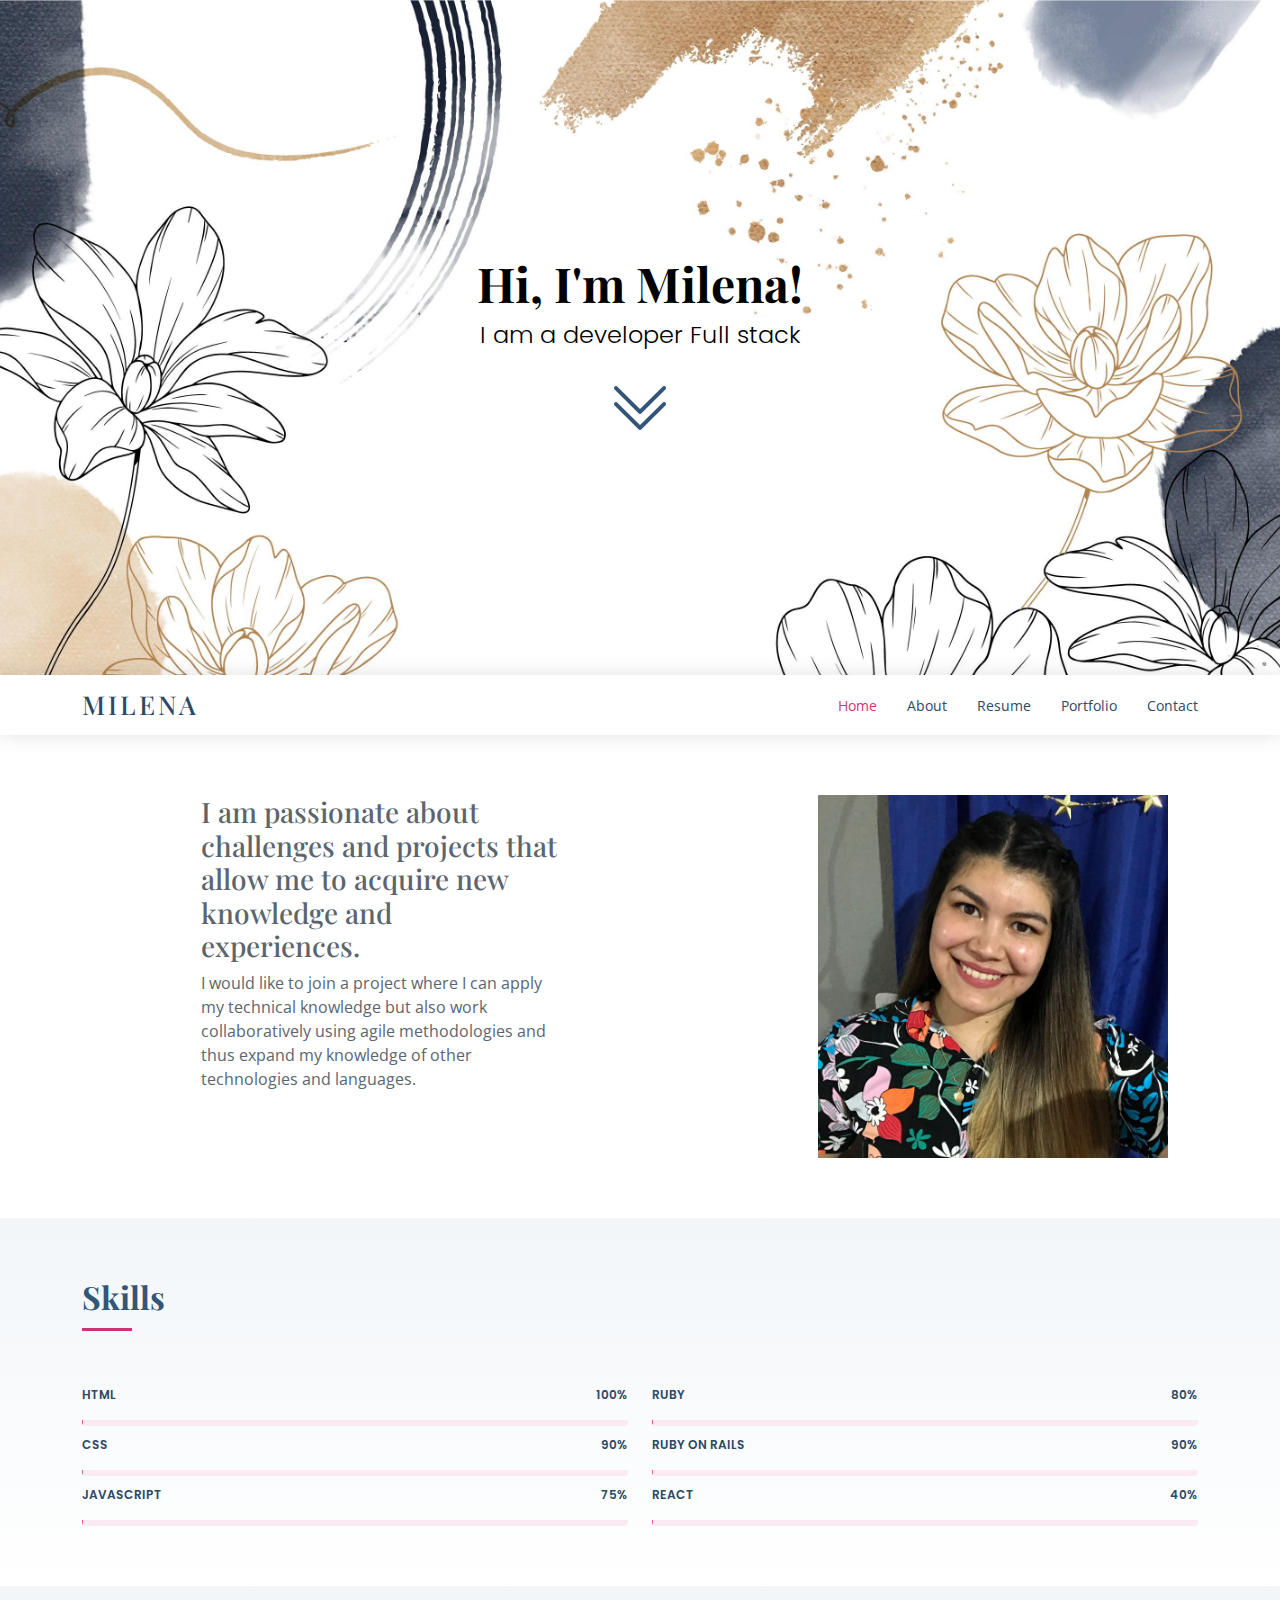
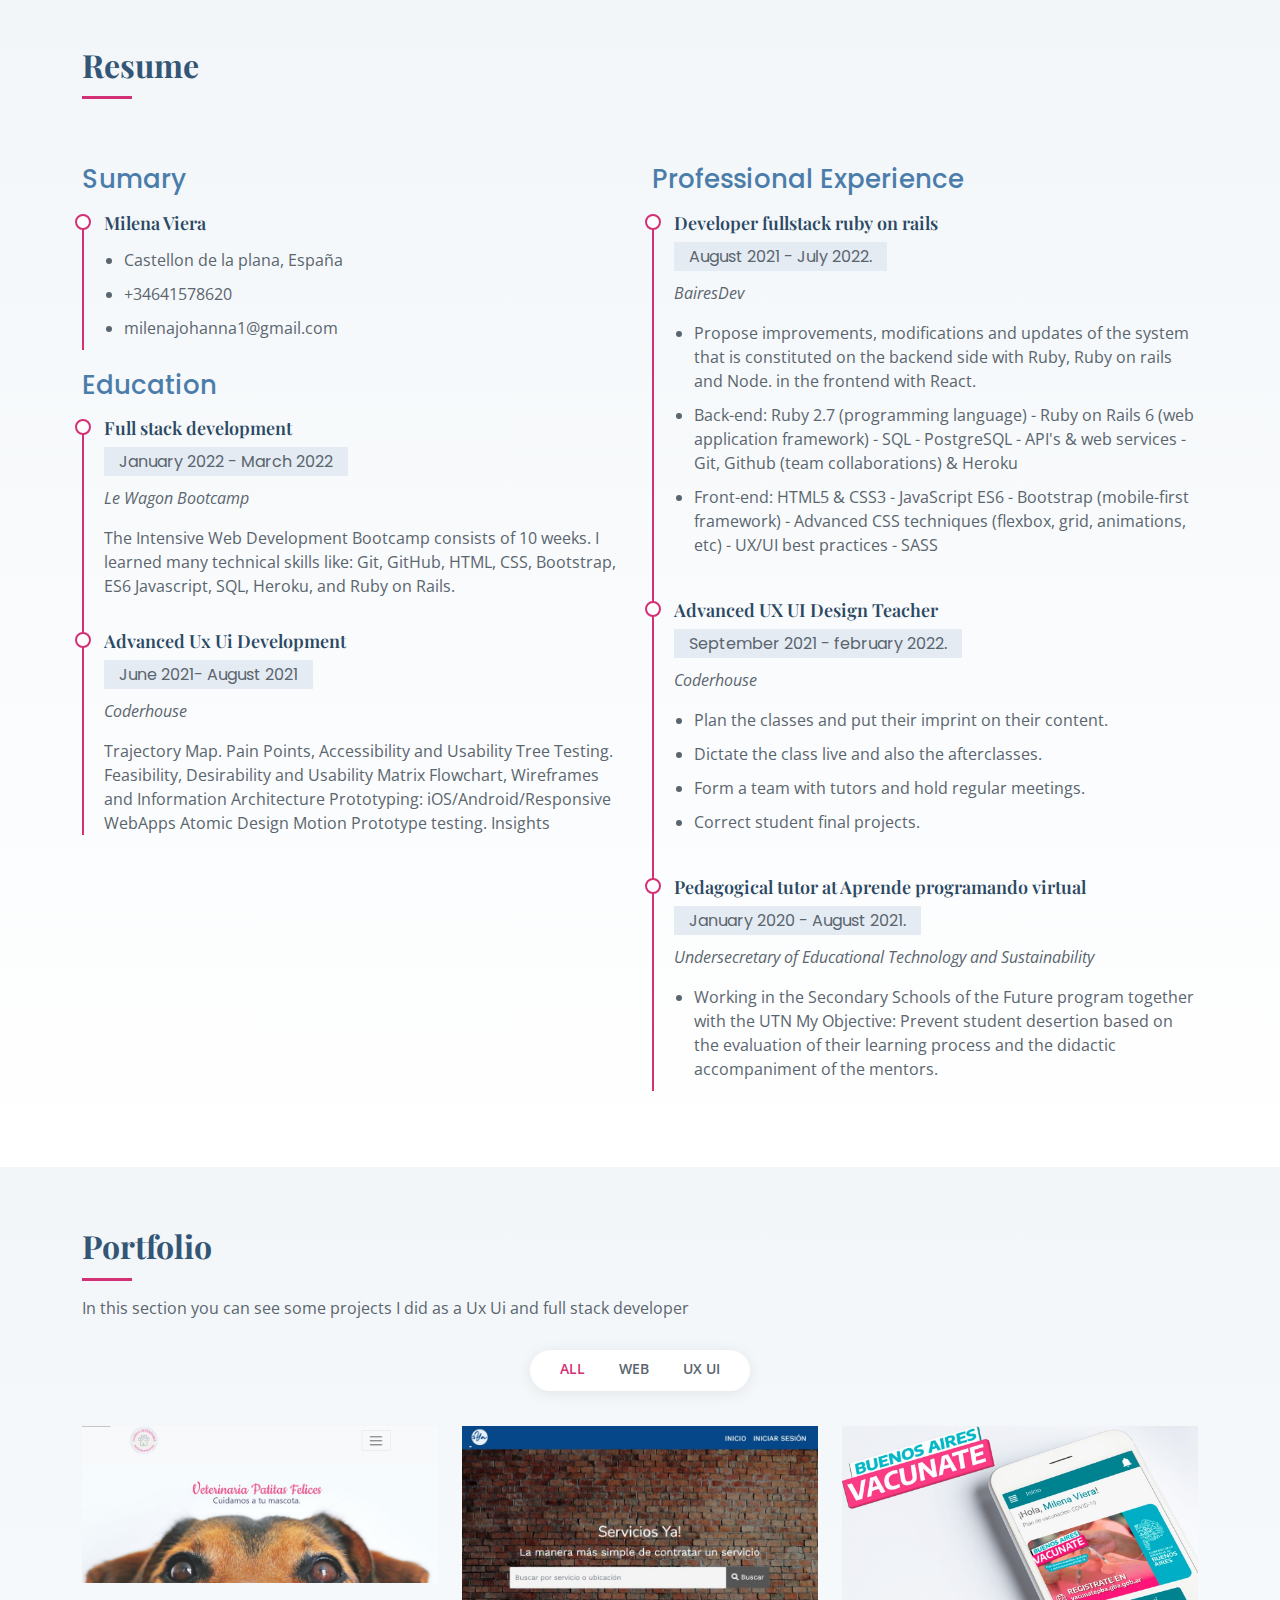
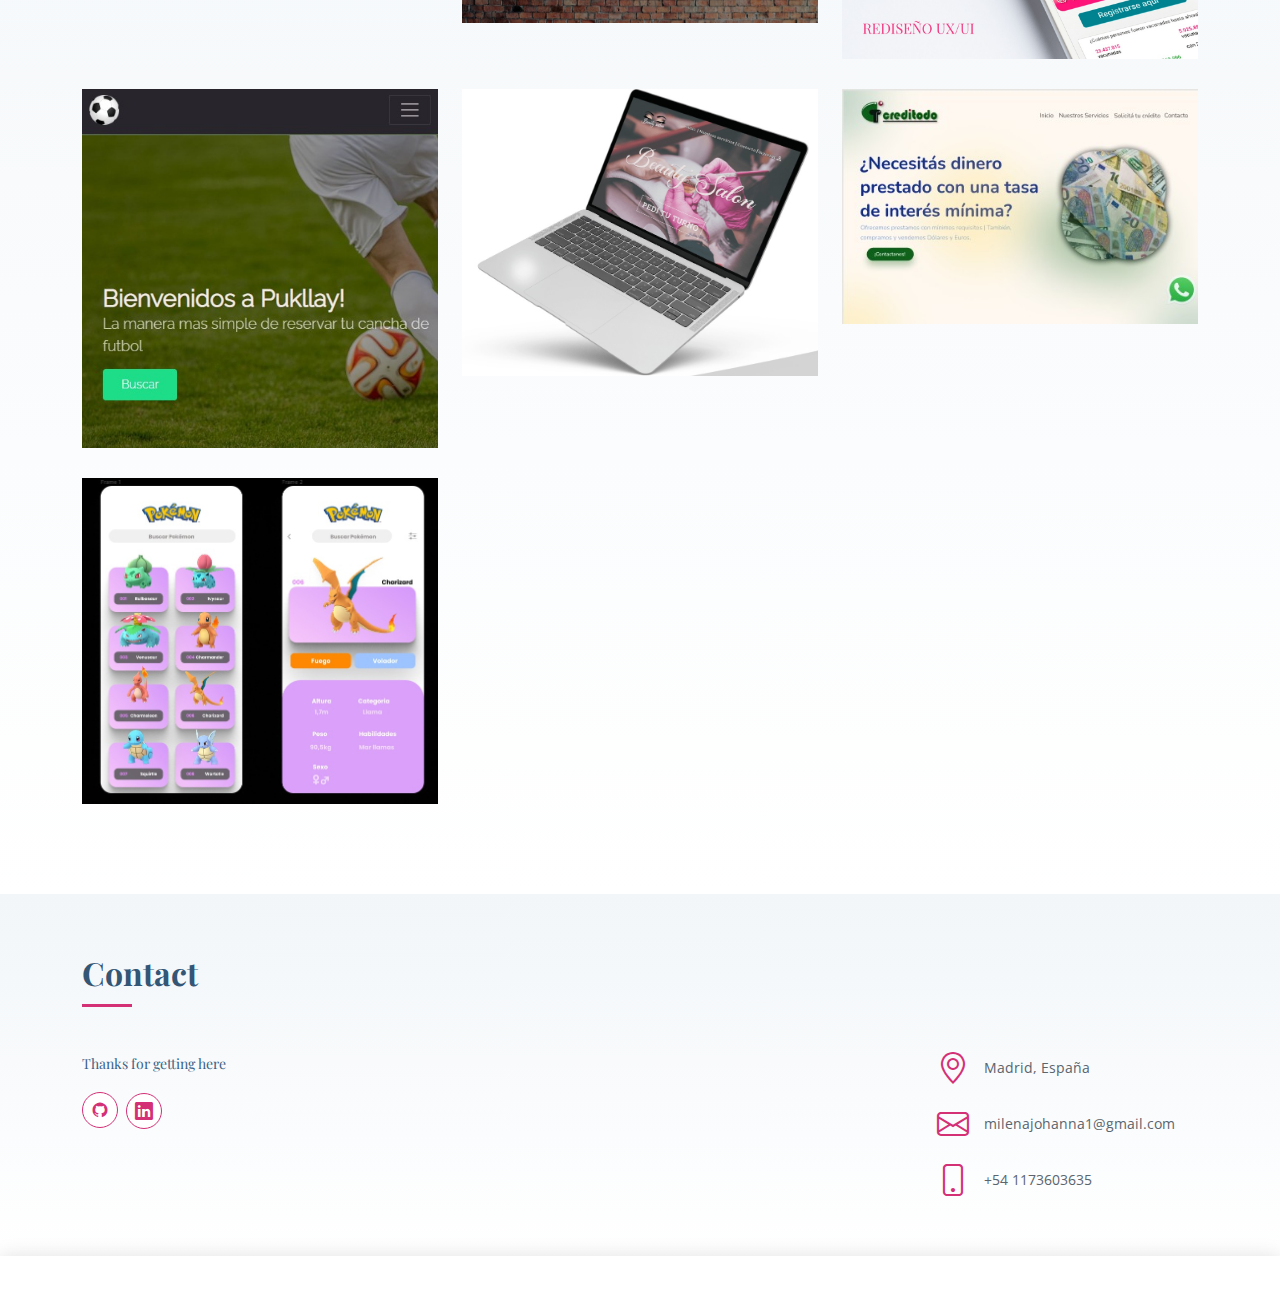
==== commit b0472adc: "agregue ultimos trabajos" ====
--- a/index.html
+++ b/index.html
@@ -193,19 +193,30 @@
 
             <h3 class="resume-title">Professional Experience</h3>
             <div class="resume-item">
-              <h4>Pedagogical tutor at Aprende programando virtual </h4>
-              <h5>February 2020 - January 2022.</h5>
-              <p><em>Undersecretary of Educational Technology and Sustainability</em></p>
-              <p>
-                <ul>
-                  <li>Working in the Secondary Schools of the Future program together with the UTN
-                    My Objective: Prevent student desertion based on the evaluation of their learning process and the didactic accompaniment of the mentors.</li>
-                </ul>
-              </p>
-            </div>
+              <h4>Developer fullstack ruby on rails</h4>
+              <h5> August 2021 - July 2022.</h5>
+              <p><em> BairesDev </em></p>
+              <p>
+              <ul>
+                <li>Propose improvements, modifications and updates
+                  of the system that is constituted on the backend side
+                  with Ruby, Ruby on rails and Node. in the frontend with
+                  React.</li>
+                <li>Back-end: Ruby 2.7 (programming language) - Ruby
+                  on Rails 6 (web application framework) - SQL -
+                  PostgreSQL - API's & web services - Git, Github
+                  (team collaborations) & Heroku</li>
+                <li>Front-end: HTML5 & CSS3 - JavaScript ES6 -
+                  Bootstrap (mobile-first framework) - Advanced CSS
+                  techniques (flexbox, grid, animations, etc) - UX/UI
+                  best practices - SASS</li>
+              </ul>
+              </p>
+            </div>
+
             <div class="resume-item">
               <h4>Advanced UX UI Design Teacher</h4>
-              <h5>September 2021 - December 2021.</h5>
+              <h5>September 2021 - february 2022.</h5>
               <p><em>Coderhouse </em></p>
               <p>
               <ul>
@@ -216,19 +227,20 @@
               </ul>
               </p>
             </div>
+
             <div class="resume-item">
-              <h4>UX UI Designer / Web Development</h4>
-              <h5>2020 - Present</h5>
-              <p><em>Freelance </em></p>
-              <p>
-              <ul>
-                <li>websites.</li>
-                <li>Wireframe design in low, medium and high quality.</li>
-                <li>Prototypes.</li>
-                <li>Ux Research Techniques.</li>
-              </ul>
-              </p>
-            </div>
+              <h4>Pedagogical tutor at Aprende programando virtual </h4>
+              <h5>January 2020 - August 2021.</h5>
+              <p><em>Undersecretary of Educational Technology and Sustainability</em></p>
+              <p>
+                <ul>
+                  <li>Working in the Secondary Schools of the Future program together with the UTN
+                    My Objective: Prevent student desertion based on the evaluation of their learning process and the didactic accompaniment of the mentors.</li>
+                </ul>
+              </p>
+            </div>
+           
+        
           </div>
         </div>
 
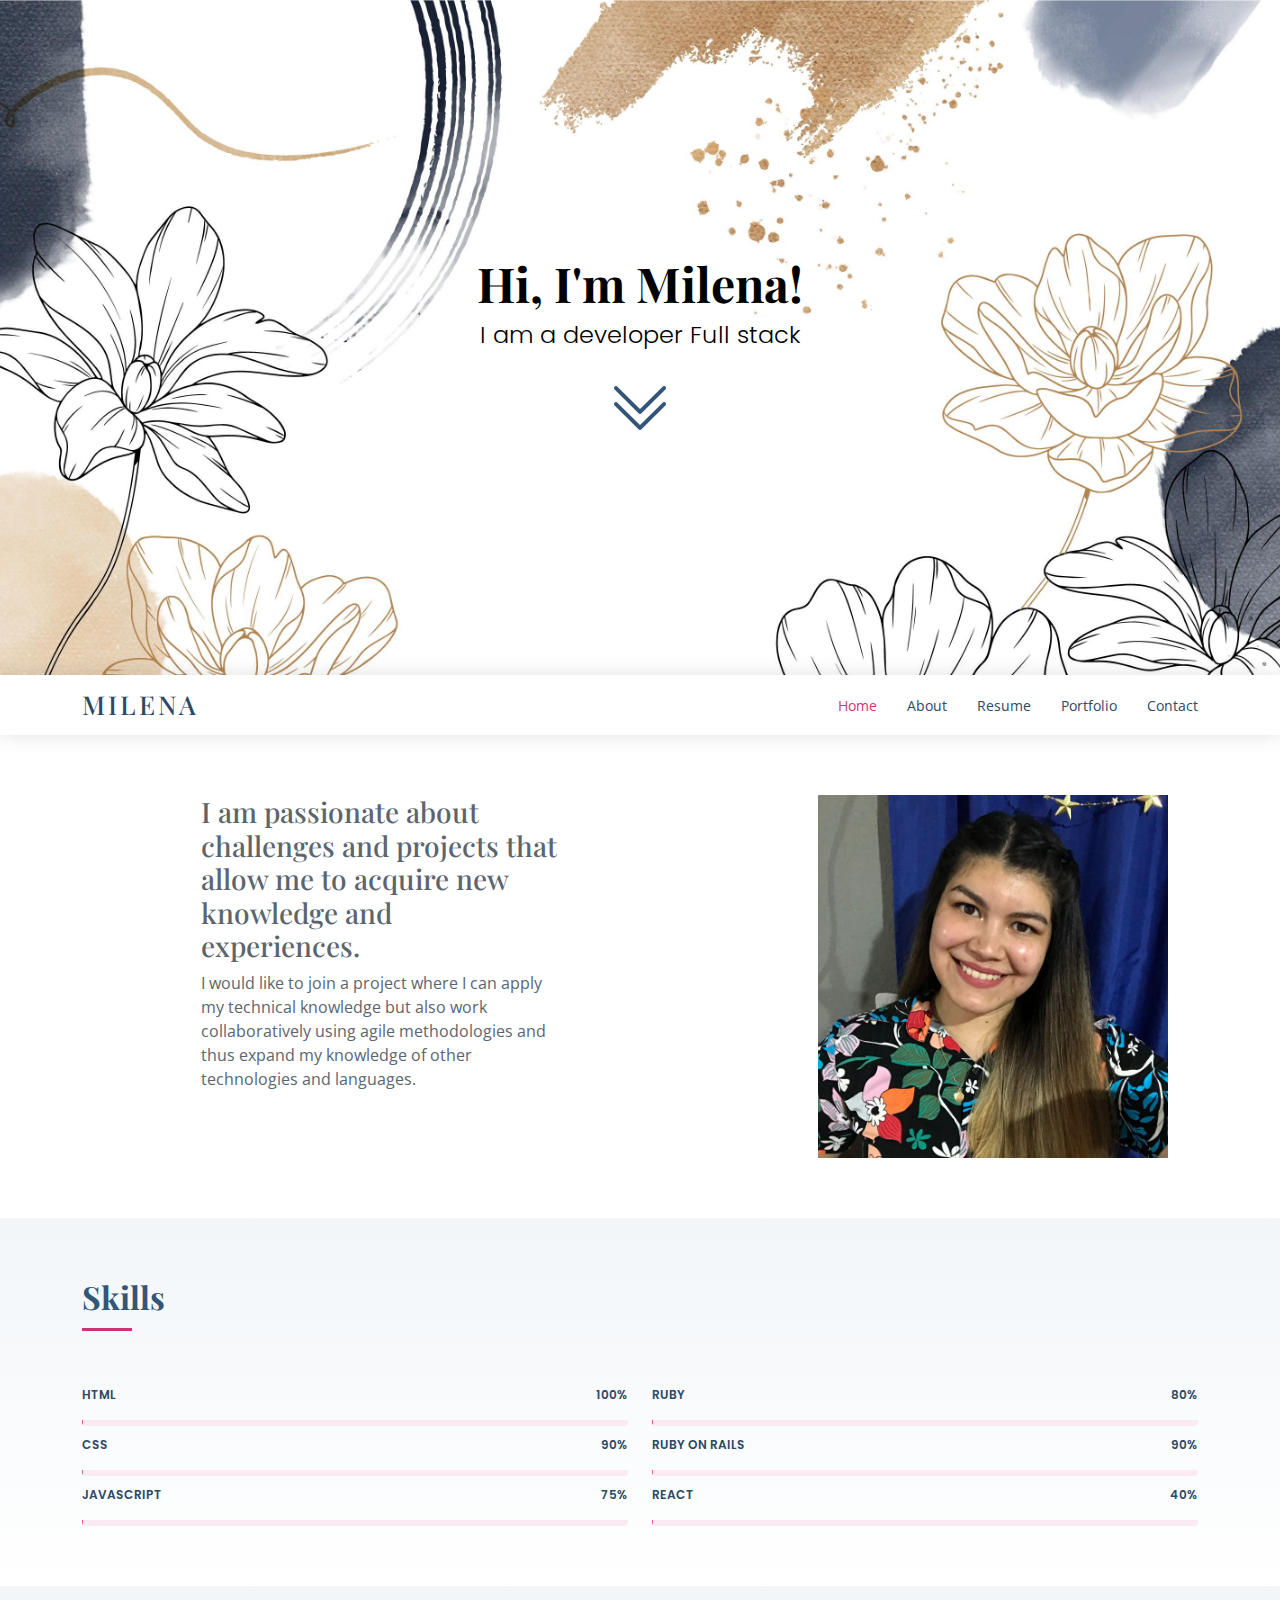
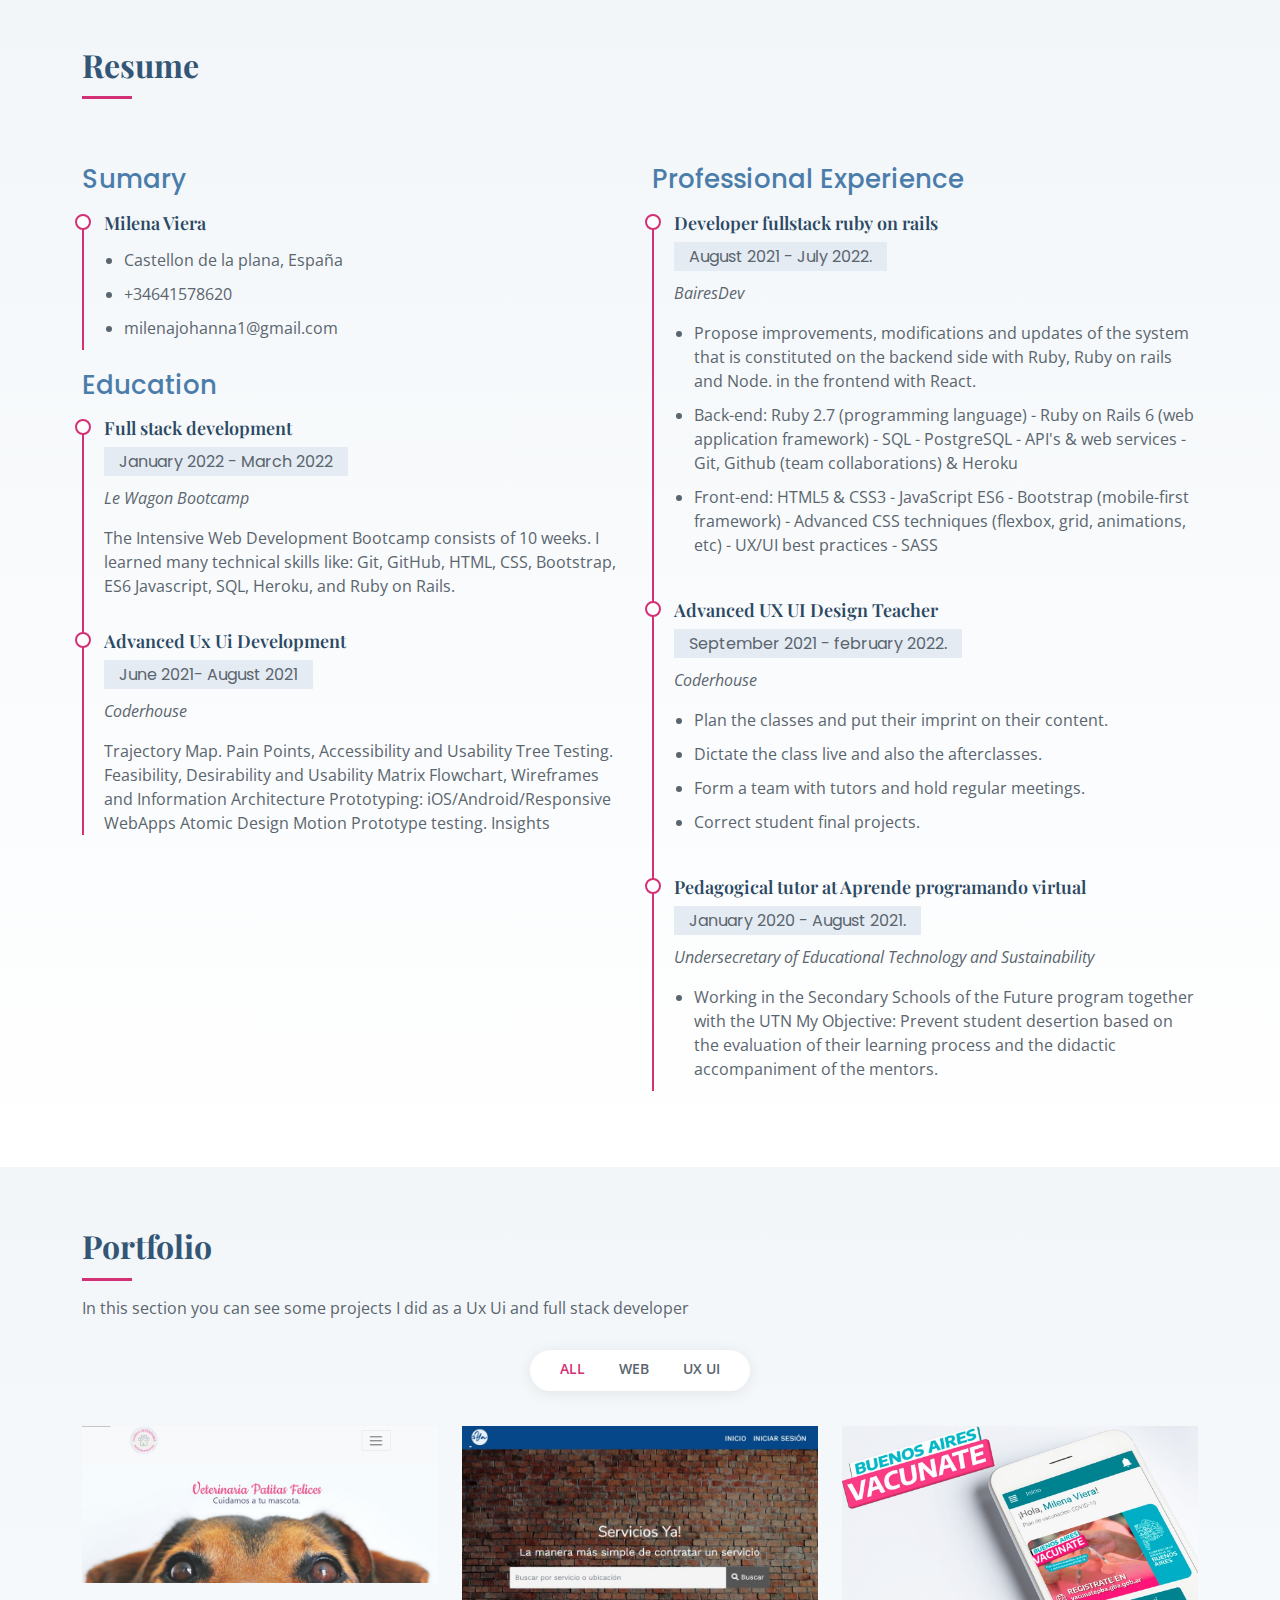
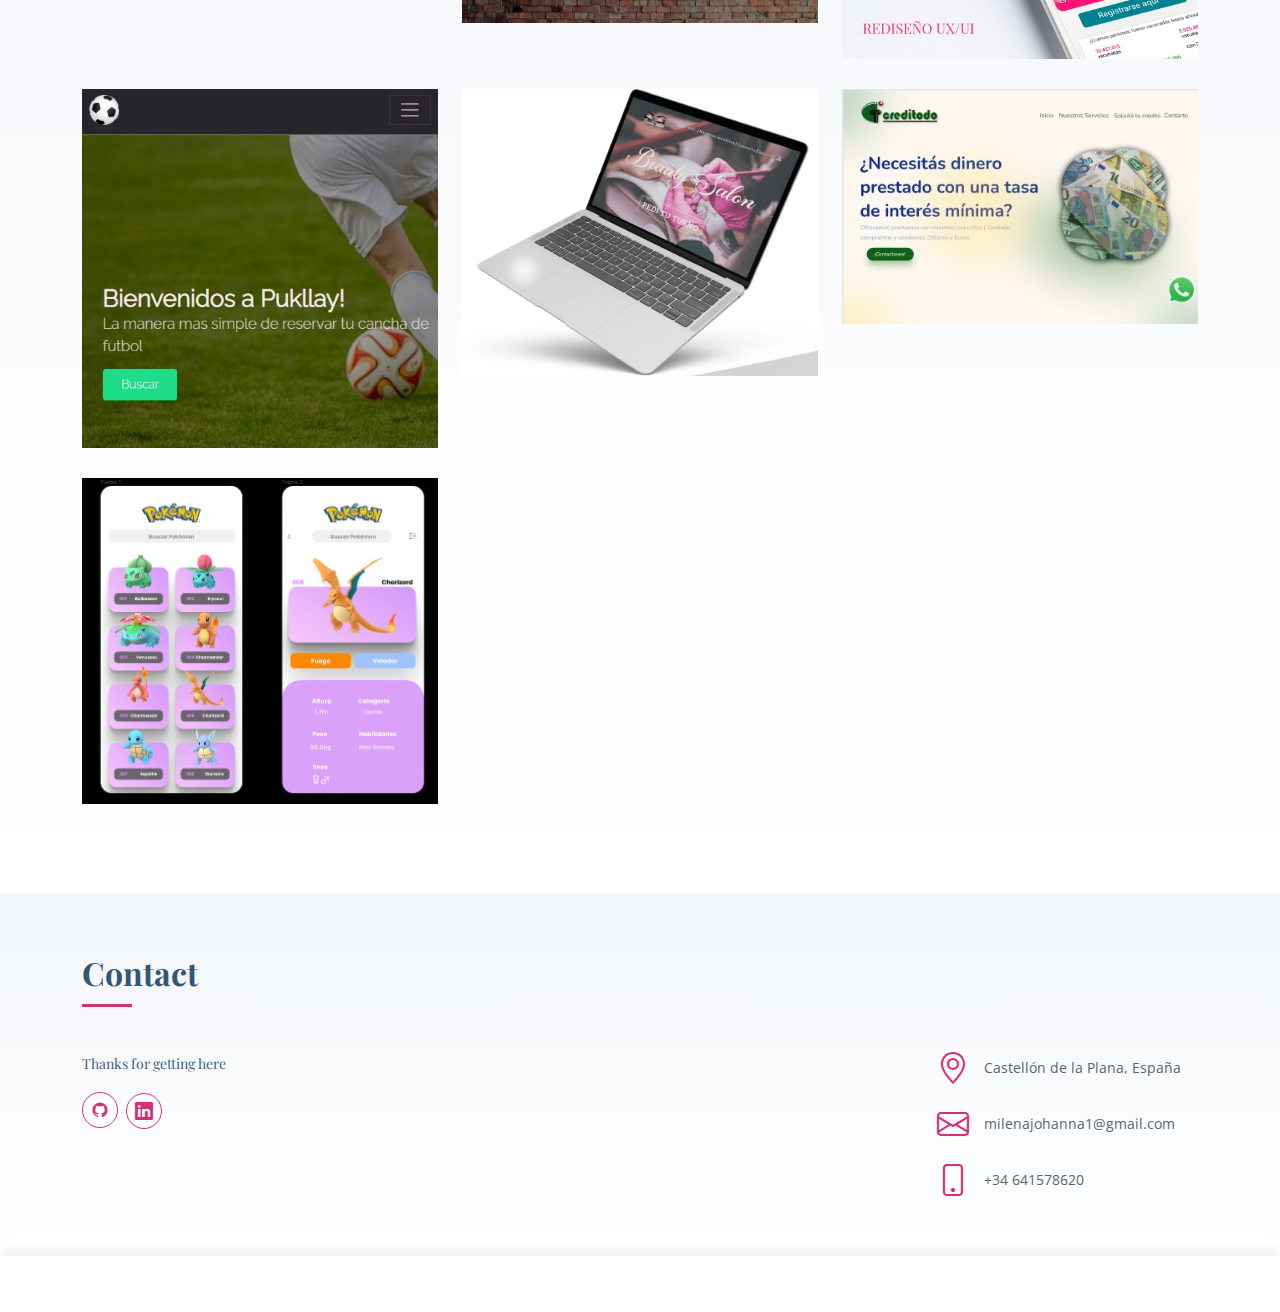
==== commit 009099ff: "modifique movil" ====
--- a/index.html
+++ b/index.html
@@ -400,7 +400,7 @@
             <div class="info">
               <div class="d-flex align-items-center">
                 <i class="bi bi-geo-alt"></i>
-                <p>Madrid, España</p>
+                <p>Castellón de la Plana, España</p>
               </div>
 
               <div class="d-flex align-items-center mt-4">
@@ -410,7 +410,7 @@
 
               <div class="d-flex align-items-center mt-4">
                 <i class="bi bi-phone"></i>
-                <p>+54 1173603635
+                <p>+34 641578620
                 </p>
               </div>
 
